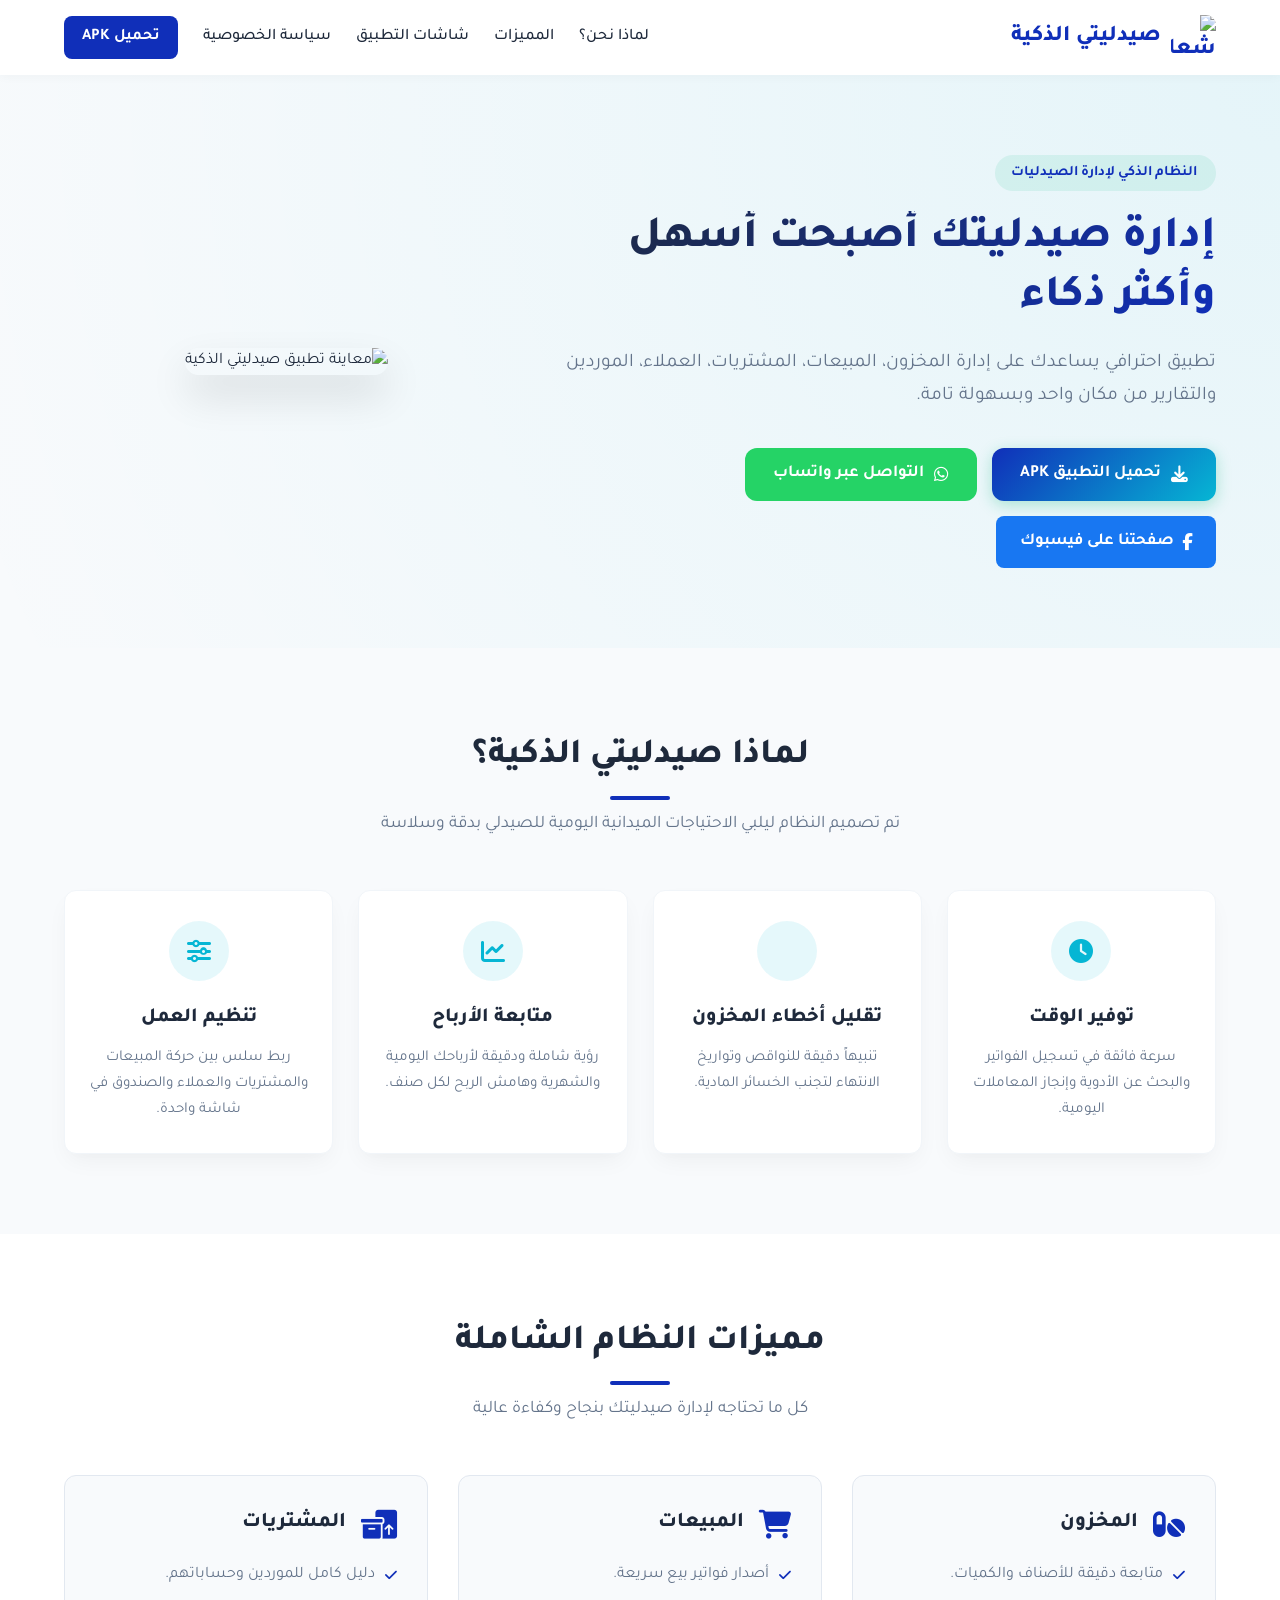
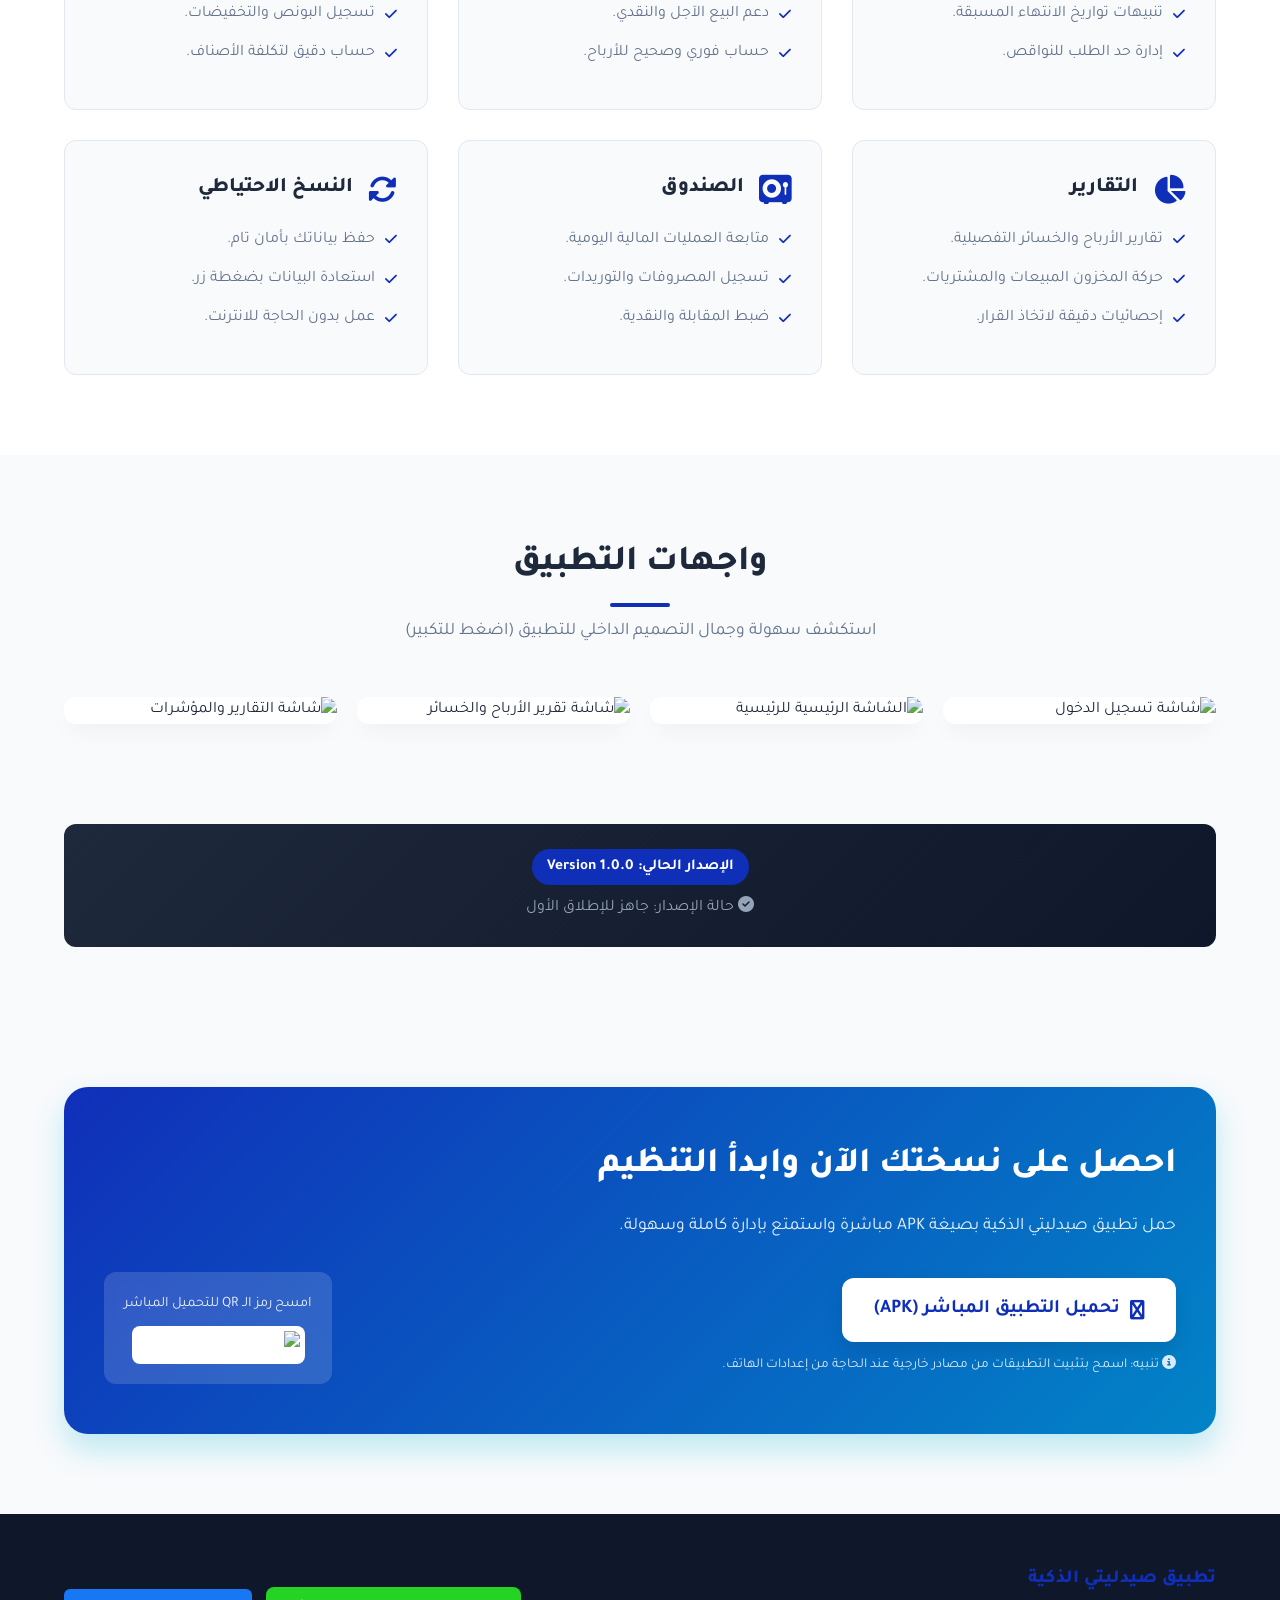
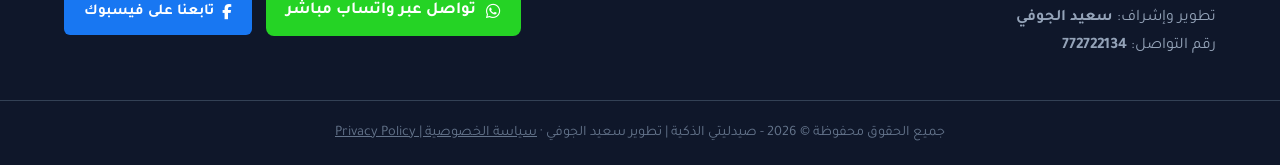
==== index.html @ 1c821499 "Add files via upload" ====
<!DOCTYPE html>
<html lang="ar" dir="rtl">
<head>
    <meta charset="UTF-8">
    <meta name="viewport" content="width=device-width, initial-scale=1.0">
    <title>صيدليتي الذكية | النظام المتكامل لإدارة الصيدليات</title>

    <!-- SEO & Meta Tags -->
    <meta name="description" content="تطبيق صيدليتي الذكية - نظام احترافي متكامل لإدارة الصيدليات الصغيرة والمتوسطة، المبيعات، المشتريات، المخزون، والتقارير المالية بسهولة.">
    <meta name="keywords" content="صيدليتي الذكية, إدارة صيدليات, برنامج صيدلية, مخزون أدوية, فواتير مبيعات, أرباح صيدلية, تطبيق صيدلية APK">
    <meta name="author" content="سعيد الجوفي">

    <!-- Open Graph / Social Media -->
    <meta property="og:type" content="website">
    <meta property="og:title" content="صيدليتي الذكية | إدارة صيدليتك أصبحت أسهل وأكثر ذكاء">
    <meta property="og:description" content="نظام متكامل لإدارة المبيعات والمشتريات والمخزون والصندوق للقطاع الصيدلاني.">
    <meta property="og:image" content="images/logo.png">

    <!-- Fonts & Icons -->
    <link rel="preconnect" href="https://fonts.googleapis.com">
    <link rel="preconnect" href="https://fonts.gstatic.com" crossorigin>
    <link href="https://fonts.googleapis.com/css2?family=Tajawal:wght@400;500;700;800&display=swap" rel="stylesheet">
    <link rel="stylesheet" href="https://cdnjs.cloudflare.com/ajax/libs/font-awesome/6.4.0/css/all.min.css">
    
    <link rel="stylesheet" href="style.css">
</head>
<body>

    <!-- Navigation Header -->
    <header class="navbar">
        <div class="container nav-container">
            <a href="#" class="brand-logo">
                <!-- شعار التطبيق أعلى الصفحة -->
                <img src="images/logo.png" alt="شعار صيدليتي الذكية" class="logo-img">
                <span>صيدليتي الذكية</span>
            </a>
            <nav class="nav-links">
                <a href="#why-us">لماذا نحن؟</a>
                <a href="#features">المميزات</a>
                <a href="#gallery">شاشات التطبيق</a>
                <a href="privacy.html" target="_blank">سياسة الخصوصية</a>
                <a href="#download" class="btn-primary-sm">تحميل APK</a>
            </nav>
        </div>
    </header>

    <!-- Hero Section -->
    <section class="hero-section">
        <div class="container hero-container">
            <div class="hero-content">
                <span class="badge"><i class="fa-solid fa-sparkles"></i> النظام الذكي لإدارة الصيدليات</span>
                <h1>إدارة صيدليتك أصبحت أسهل وأكثر ذكاء</h1>
                <p>تطبيق احترافي يساعدك على إدارة المخزون، المبيعات، المشتريات، العملاء، الموردين والتقارير من مكان واحد وبسهولة تامة.</p>
                <div class="hero-buttons">
                    <a href="#download" class="btn btn-primary"><i class="fa-solid fa-download"></i> تحميل التطبيق APK</a>
                    <a href="https://wa.me/967772722134" target="_blank" class="btn btn-whatsapp"><i class="fa-brands fa-whatsapp"></i> التواصل عبر واتساب</a>
                    <a href="https://www.facebook.com/share/19DTRNw7xz/" target="_blank" rel="noopener noreferrer" class="btn btn-facebook"><i class="fa-brands fa-facebook-f"></i> صفحتنا على فيسبوك</a>
                </div>
            </div>
            <div class="hero-image">
                <!-- الصورة الرئيسية بجانب العنوان -->
                <img src="images/hero-mockup.png" alt="معاينة تطبيق صيدليتي الذكية">
            </div>
        </div>
    </section>

    <!-- Why Us Section -->
    <section id="why-us" class="why-us-section">
        <div class="container">
            <div class="section-title">
                <h2>لماذا صيدليتي الذكية؟</h2>
                <p>تم تصميم النظام ليلبي الاحتياجات الميدانية اليومية للصيدلي بدقة وسلاسة</p>
            </div>
            <div class="grid-4">
                <div class="why-card">
                    <div class="icon-box"><i class="fa-solid fa-clock"></i></div>
                    <h3>توفير الوقت</h3>
                    <p>سرعة فائقة في تسجيل الفواتير والبحث عن الأدوية وإنجاز المعاملات اليومية.</p>
                </div>
                <div class="why-card">
                    <div class="icon-box"><i class="fa-solid fa-shield-triangle-exclamation"></i></div>
                    <h3>تقليل أخطاء المخزون</h3>
                    <p>تنبيهاً دقيقة للنواقص وتواريخ الانتهاء لتجنب الخسائر المادية.</p>
                </div>
                <div class="why-card">
                    <div class="icon-box"><i class="fa-solid fa-chart-line"></i></div>
                    <h3>متابعة الأرباح</h3>
                    <p>رؤية شاملة ودقيقة لأرباحك اليومية والشهرية وهامش الربح لكل صنف.</p>
                </div>
                <div class="why-card">
                    <div class="icon-box"><i class="fa-solid fa-sliders"></i></div>
                    <h3>تنظيم العمل</h3>
                    <p>ربط سلس بين حركة المبيعات والمشتريات والعملاء والصندوق في شاشة واحدة.</p>
                </div>
            </div>
        </div>
    </section>

    <!-- Features Section -->
    <section id="features" class="features-section">
        <div class="container">
            <div class="section-title">
                <h2>مميزات النظام الشاملة</h2>
                <p>كل ما تحتاجه لإدارة صيدليتك بنجاح وكفاءة عالية</p>
            </div>
            <div class="grid-3">
                <div class="feature-card">
                    <div class="feature-header">
                        <i class="fa-solid fa-pills feature-icon"></i>
                        <h3>المخزون</h3>
                    </div>
                    <ul>
                        <li><i class="fa-solid fa-check"></i> متابعة دقيقة للأصناف والكميات.</li>
                        <li><i class="fa-solid fa-check"></i> تنبيهات تواريخ الانتهاء المسبقة.</li>
                        <li><i class="fa-solid fa-check"></i> إدارة حد الطلب للنواقص.</li>
                    </ul>
                </div>

                <div class="feature-card">
                    <div class="feature-header">
                        <i class="fa-solid fa-cart-shopping feature-icon"></i>
                        <h3>المبيعات</h3>
                    </div>
                    <ul>
                        <li><i class="fa-solid fa-check"></i> أصدار فواتير بيع سريعة.</li>
                        <li><i class="fa-solid fa-check"></i> دعم البيع الآجل والنقدي.</li>
                        <li><i class="fa-solid fa-check"></i> حساب فوري وصحيح للأرباح.</li>
                    </ul>
                </div>

                <div class="feature-card">
                    <div class="feature-header">
                        <i class="fa-solid fa-boxes-packing feature-icon"></i>
                        <h3>المشتريات</h3>
                    </div>
                    <ul>
                        <li><i class="fa-solid fa-check"></i> دليل كامل للموردين وحساباتهم.</li>
                        <li><i class="fa-solid fa-check"></i> تسجيل البونص والتخفيضات.</li>
                        <li><i class="fa-solid fa-check"></i> حساب دقيق لتكلفة الأصناف.</li>
                    </ul>
                </div>

                <div class="feature-card">
                    <div class="feature-header">
                        <i class="fa-solid fa-chart-pie feature-icon"></i>
                        <h3>التقارير</h3>
                    </div>
                    <ul>
                        <li><i class="fa-solid fa-check"></i> تقارير الأرباح والخسائر التفصيلية.</li>
                        <li><i class="fa-solid fa-check"></i> حركة المخزون المبيعات والمشتريات.</li>
                        <li><i class="fa-solid fa-check"></i> إحصائيات دقيقة لاتخاذ القرار.</li>
                    </ul>
                </div>

                <div class="feature-card">
                    <div class="feature-header">
                        <i class="fa-solid fa-vault feature-icon"></i>
                        <h3>الصندوق</h3>
                    </div>
                    <ul>
                        <li><i class="fa-solid fa-check"></i> متابعة العمليات المالية اليومية.</li>
                        <li><i class="fa-solid fa-check"></i> تسجيل المصروفات والتوريدات.</li>
                        <li><i class="fa-solid fa-check"></i> ضبط المقابلة والنقدية.</li>
                    </ul>
                </div>

                <div class="feature-card">
                    <div class="feature-header">
                        <i class="fa-solid fa-rotate feature-icon"></i>
                        <h3>النسخ الاحتياطي</h3>
                    </div>
                    <ul>
                        <li><i class="fa-solid fa-check"></i> حفظ بياناتك بأمان تام.</li>
                        <li><i class="fa-solid fa-check"></i> استعادة البيانات بضغطة زر.</li>
                        <li><i class="fa-solid fa-check"></i> عمل بدون الحاجة للانترنت.</li>
                    </ul>
                </div>
            </div>
        </div>
    </section>

    <!-- Gallery Section -->
    <section id="gallery" class="gallery-section">
        <div class="container">
            <div class="section-title">
                <h2>واجهات التطبيق</h2>
                <p>استكشف سهولة وجمال التصميم الداخلي للتطبيق (اضغط للتكبير)</p>
            </div>
            <!-- معرض واجهات التطبيق -->
            <div class="gallery-grid">
                <div class="gallery-item" onclick="openLightbox('images/screen1.png')">
                    <img src="images/screen1.png" alt="شاشة تسجيل الدخول">
                    <div class="overlay"><i class="fa-solid fa-magnifying-glass-plus"></i></div>
                </div>
                
                <div class="gallery-item" onclick="openLightbox('images/screen2.png')">
                    <img src="images/screen2.png" alt="الشاشة الرئيسية للرئيسية">
                    <div class="overlay"><i class="fa-solid fa-magnifying-glass-plus"></i></div>
                </div>
                
                <div class="gallery-item" onclick="openLightbox('images/screen3.png')">
                    <img src="images/screen3.png" alt="شاشة تقرير الأرباح والخسائر">
                    <div class="overlay"><i class="fa-solid fa-magnifying-glass-plus"></i></div>
                </div>
                
                <div class="gallery-item" onclick="openLightbox('images/screen4.png')">
                    <img src="images/screen4.png" alt="شاشة التقارير والمؤشرات">
                    <div class="overlay"><i class="fa-solid fa-magnifying-glass-plus"></i></div>
                </div>
            </div>
        </div>
    </section>

    <!-- Version Info Section -->
    <section class="version-section">
        <div class="container">
            <div class="version-card">
                <div class="version-info">
                    <span class="version-badge">الإصدار الحالي: Version 1.0.0</span>
                    <p class="update-text"><i class="fa-solid fa-circle-check"></i> حالة الإصدار: جاهز للإطلاق الأول</p>
                </div>
            </div>
        </div>
    </section>

    <!-- Download Section -->
    <section id="download" class="download-section">
        <div class="container">
            <div class="download-box">
                <h2>احصل على نسختك الآن وابدأ التنظيم</h2>
                <p>حمل تطبيق صيدليتي الذكية بصيغة APK مباشرة واستمتع بإدارة كاملة وسهولة.</p>
                
                <div class="download-flex">
                    <div class="download-action">
                        <!-- رابط ملف APK الجاهز -->
                        <a href="download/Pahrmcy_finel_new2.apk" class="btn btn-download-lg" download>
                            <i class="fa-solid fa-android"></i>
                            <span>تحميل التطبيق المباشر (APK)</span>
                        </a>
                        <small class="note"><i class="fa-solid fa-circle-info"></i> تنبيه: اسمح بتثبيت التطبيقات من مصادر خارجية عند الحاجة من إعدادات الهاتف.</small>
                    </div>

                    <div class="qr-box">
                        <p>امسح رمز الـ QR للتحميل المباشر</p>
                        <!-- مكان صورة رمز الـ QR -->
                        <div class="qr-code">
                            <img src="images/screen5.png" alt="رمز QR لتحميل التطبيق">
                        </div>
                    </div>
                </div>
            </div>
        </div>
    </section>

    <!-- Contact & Footer -->
    <footer class="footer">
        <div class="container footer-content">
            <div class="developer-info">
                <h3>تطبيق صيدليتي الذكية</h3>
                <p>تطوير وإشراف: <strong>سعيد الجوفي</strong></p>
                <p>رقم التواصل: <strong>772722134</strong></p>
            </div>
            <div class="footer-action">
                <a href="https://wa.me/967772722134" target="_blank" class="btn btn-whatsapp-footer">
                    <i class="fa-brands fa-whatsapp"></i> تواصل عبر واتساب مباشر
                </a>
                <a href="https://www.facebook.com/share/19DTRNw7xz/" target="_blank" rel="noopener noreferrer" class="btn btn-facebook-footer">
                    <i class="fa-brands fa-facebook-f"></i> تابعنا على فيسبوك
                </a>
            </div>
        </div>
        <div class="copyright">
            <p> جميع الحقوق محفوظة © 2026 - صيدليتي الذكية | تطوير سعيد الجوفي · <a href="privacy.html" target="_blank" style="color: inherit; text-decoration: underline;">سياسة الخصوصية | Privacy Policy</a></p>
        </div>
    </footer>

    <!-- Lightbox for Image Preview -->
    <div id="lightbox" class="lightbox" onclick="closeLightbox()">
        <span class="close-btn">&times;</span>
        <img id="lightbox-img" src="" alt="عرض مكبر">
    </div>

    <script src="script.js"></script>
</body>
</html>
---- style.css ----
/* --- Root Variables (الهوية البصرية والألوان) --- */
:root {
    --primary-color: #102fb9;      /* أخضر طبي حيوي */
    --primary-dark: #102fb9;       /* أخضر غامق للتأثيرات */
    --secondary-color: #06b6d4;    /* تركوازي احترافي */
    --secondary-dark: #0284c7;     /* تركوازي داكن */
    --bg-light: #f8fafc;           /* رمادي خفيف جداً خلفية */
    --text-dark: #1e293b;          /* نص داكن مريح للعين */
    --text-muted: #64748b;         /* نص ثانوية رمادي */
    --white: #ffffff;
    --shadow: 0 10px 25px -5px rgba(0, 0, 0, 0.05), 0 8px 10px -6px rgba(0, 0, 0, 0.01);
    --shadow-hover: 0 20px 30px -10px rgba(16, 185, 129, 0.2);
    --transition: all 0.3s ease;
    --radius: 12px;
}

/* --- General Reset & Layout --- */
* {
    margin: 0;
    padding: 0;
    box-sizing: border-box;
}

html {
    scroll-behavior: smooth;
}

body {
    font-family: 'Tajawal', sans-serif;
    background-color: var(--bg-light);
    color: var(--text-dark);
    line-height: 1.7;
    direction: rtl;
    text-align: right;
}

.container {
    width: 90%;
    max-width: 1200px;
    margin: 0 auto;
}

/* --- Typography & Buttons --- */
h1, h2, h3 {
    color: var(--text-dark);
    font-weight: 800;
}

a {
    text-decoration: none;
    color: inherit;
}

ul {
    list-style: none;
}

.btn {
    display: inline-flex;
    align-items: center;
    justify-content: center;
    gap: 10px;
    padding: 12px 28px;
    font-size: 1.05rem;
    font-weight: 700;
    border-radius: var(--radius);
    transition: var(--transition);
    cursor: pointer;
    border: none;
}

.btn-primary {
    background: linear-gradient(135deg, var(--primary-color), var(--secondary-color));
    color: var(--white);
    box-shadow: 0 4px 15px rgba(16, 185, 129, 0.3);
}

.btn-primary:hover {
    transform: translateY(-3px);
    box-shadow: var(--shadow-hover);
}

.btn-whatsapp {
    background-color: #25d366;
    color: var(--white);
}

.btn-whatsapp:hover {
    background-color: #1eb956;
    transform: translateY(-3px);
}

/* --- Navbar --- */
.navbar {
    background-color: rgba(255, 255, 255, 0.95);
    backdrop-filter: blur(10px);
    position: sticky;
    top: 0;
    z-index: 1000;
    box-shadow: 0 2px 10px rgba(0, 0, 0, 0.03);
    padding: 15px 0;
}

.nav-container {
    display: flex;
    justify-content: space-between;
    align-items: center;
}

.brand-logo {
    display: flex;
    align-items: center;
    gap: 10px;
    font-size: 1.4rem;
    font-weight: 800;
    color: var(--primary-color);
}

.logo-img {
    width: 45px;
    height: 45px;
    border-radius: 10px;
    object-fit: cover;
}

.nav-links {
    display: flex;
    align-items: center;
    gap: 25px;
    font-weight: 500;
}

.nav-links a:hover {
    color: var(--primary-color);
}

.btn-primary-sm {
    background-color: var(--primary-color);
    color: var(--white);
    padding: 8px 18px;
    border-radius: 8px;
    font-weight: 700;
    transition: var(--transition);
}

.btn-primary-sm:hover {
    background-color: var(--primary-dark);
    color: var(--white) !important;
}

/* --- Hero Section --- */
.hero-section {
    padding: 80px 0;
    background: radial-gradient(circle at top right, rgba(6, 182, 212, 0.08), transparent);
}

.hero-container {
    display: grid;
    grid-template-columns: 1.2fr 0.8fr;
    gap: 40px;
    align-items: center;
}

.badge {
    background-color: rgba(16, 185, 129, 0.1);
    color: var(--primary-dark);
    padding: 6px 16px;
    border-radius: 50px;
    font-size: 0.9rem;
    font-weight: 700;
    display: inline-block;
    margin-bottom: 20px;
}

.hero-content h1 {
    font-size: 2.8rem;
    line-height: 1.3;
    margin-bottom: 20px;
    background: linear-gradient(135deg, var(--text-dark), var(--primary-dark));
    -webkit-background-clip: text;
    -webkit-text-fill-color: transparent;
}

.hero-content p {
    font-size: 1.2rem;
    color: var(--text-muted);
    margin-bottom: 35px;
}

.hero-buttons {
    display: flex;
    gap: 15px;
    flex-wrap: wrap;
}

.hero-image {
    text-align: center;
}

.hero-image img {
    max-width: 320px;
    width: 100%;
    border-radius: 24px;
    box-shadow: 0 20px 40px rgba(0, 0, 0, 0.12);
    animation: float 4s ease-in-out infinite;
}

@keyframes float {
    0%, 100% { transform: translateY(0); }
    50% { transform: translateY(-12px); }
}

/* --- Section Titles --- */
.section-title {
    text-align: center;
    margin-bottom: 50px;
}

.section-title h2 {
    font-size: 2.2rem;
    margin-bottom: 10px;
    position: relative;
    display: inline-block;
}

.section-title h2::after {
    content: '';
    display: block;
    width: 60px;
    height: 4px;
    background: var(--primary-color);
    margin: 8px auto 0;
    border-radius: 2px;
}

.section-title p {
    color: var(--text-muted);
    font-size: 1.1rem;
}

/* --- Why Us Section --- */
.why-us-section {
    padding: 80px 0;
}

.grid-4 {
    display: grid;
    grid-template-columns: repeat(auto-fit, minmax(240px, 1fr));
    gap: 25px;
}

.why-card {
    background: var(--white);
    padding: 30px 20px;
    border-radius: var(--radius);
    box-shadow: var(--shadow);
    text-align: center;
    transition: var(--transition);
    border: 1px solid #f1f5f9;
}

.why-card:hover {
    transform: translateY(-8px);
    box-shadow: var(--shadow-hover);
}

.icon-box {
    width: 60px;
    height: 60px;
    background: rgba(6, 182, 212, 0.1);
    color: var(--secondary-color);
    border-radius: 50%;
    display: flex;
    align-items: center;
    justify-content: center;
    font-size: 1.5rem;
    margin: 0 auto 20px;
}

.why-card h3 {
    margin-bottom: 10px;
    font-size: 1.25rem;
}

.why-card p {
    color: var(--text-muted);
    font-size: 0.95rem;
}

/* --- Features Section --- */
.features-section {
    padding: 80px 0;
    background-color: var(--white);
}

.grid-3 {
    display: grid;
    grid-template-columns: repeat(auto-fit, minmax(320px, 1fr));
    gap: 30px;
}

.feature-card {
    background: var(--bg-light);
    padding: 30px;
    border-radius: var(--radius);
    border: 1px solid #e2e8f0;
    transition: var(--transition);
}

.feature-card:hover {
    border-color: var(--primary-color);
    transform: translateY(-5px);
}

.feature-header {
    display: flex;
    align-items: center;
    gap: 15px;
    margin-bottom: 20px;
}

.feature-icon {
    font-size: 1.8rem;
    color: var(--primary-color);
}

.feature-card h3 {
    font-size: 1.3rem;
}

.feature-card ul li {
    margin-bottom: 12px;
    color: var(--text-muted);
    display: flex;
    align-items: center;
    gap: 10px;
}

.feature-card ul li i {
    color: var(--primary-color);
    font-size: 0.85rem;
}

/* --- Gallery Section --- */
.gallery-section {
    padding: 80px 0;
}

.gallery-grid {
    display: grid;
    grid-template-columns: repeat(auto-fit, minmax(220px, 1fr));
    gap: 20px;
}

.gallery-item {
    position: relative;
    border-radius: var(--radius);
    overflow: hidden;
    box-shadow: var(--shadow);
    cursor: pointer;
    background-color: var(--white);
}

.gallery-item img {
    width: 100%;
    height: 100%;
    object-fit: cover;
    display: block;
    transition: var(--transition);
}

.gallery-item .overlay {
    position: absolute;
    top: 0; left: 0; right: 0; bottom: 0;
    background: rgba(16, 27, 185, 0.7);
    display: flex;
    align-items: center;
    justify-content: center;
    color: var(--white);
    font-size: 2rem;
    opacity: 0;
    transition: var(--transition);
}

.gallery-item:hover img {
    transform: scale(1.05);
}

.gallery-item:hover .overlay {
    opacity: 1;
}

/* --- Version Section --- */
.version-section {
    padding: 20px 0 60px;
}

.version-card {
    background: linear-gradient(135deg, #1e293b, #0f172a);
    color: var(--white);
    padding: 25px 30px;
    border-radius: var(--radius);
    text-align: center;
}

.version-badge {
    background: var(--primary-color);
    padding: 5px 15px;
    border-radius: 20px;
    font-weight: bold;
    font-size: 0.95rem;
    display: inline-block;
    margin-bottom: 10px;
}

.update-text {
    color: #94a3b8;
    font-size: 1rem;
}

/* --- Download Section --- */
.download-section {
    padding: 80px 0;
}

.download-box {
    background: linear-gradient(135deg, var(--primary-color), var(--secondary-dark));
    color: var(--white);
    padding: 50px 40px;
    border-radius: 24px;
    box-shadow: 0 15px 30px rgba(6, 182, 212, 0.25);
}

.download-box h2 {
    color: var(--white);
    font-size: 2.2rem;
    margin-bottom: 15px;
}

.download-box p {
    font-size: 1.1rem;
    margin-bottom: 30px;
    opacity: 0.9;
}

.download-flex {
    display: flex;
    justify-content: space-between;
    align-items: center;
    gap: 30px;
    flex-wrap: wrap;
}

.btn-download-lg {
    background-color: var(--white);
    color: var(--primary-dark);
    padding: 16px 32px;
    font-size: 1.2rem;
    border-radius: var(--radius);
    box-shadow: 0 10px 20px rgba(0,0,0,0.1);
}

.btn-download-lg:hover {
    background-color: var(--bg-light);
    transform: translateY(-3px);
}

.note {
    display: block;
    margin-top: 12px;
    font-size: 0.85rem;
    opacity: 0.85;
}

.qr-box {
    text-align: center;
    background: rgba(255, 255, 255, 0.15);
    padding: 20px;
    border-radius: var(--radius);
    backdrop-filter: blur(5px);
}

.qr-box p {
    font-size: 0.9rem;
    margin-bottom: 10px;
}

.qr-code img {
    width: 130px;
    height: 130px;
    border-radius: 8px;
    background: white;
    padding: 5px;
}

/* --- Footer --- */
.footer {
    background-color: #0f172a;
    color: var(--white);
    padding: 50px 0 20px;
}

.footer-content {
    display: flex;
    justify-content: space-between;
    align-items: center;
    flex-wrap: wrap;
    gap: 20px;
    margin-bottom: 40px;
}

.developer-info h3 {
    color: var(--primary-color);
    margin-bottom: 10px;
}

.developer-info p {
    color: #94a3b8;
}

.btn-whatsapp-footer {
    background-color: #25d325;
    color: var(--white);
    padding: 10px 20px;
    border-radius: 8px;
    font-weight: 700;
}

.copyright {
    text-align: center;
    border-top: 1px solid #334155;
    padding-top: 20px;
    color: #64748b;
    font-size: 0.9rem;
}

/* --- Lightbox Modal --- */
.lightbox {
    display: none;
    position: fixed;
    z-index: 2000;
    top: 0; left: 0; width: 100%; height: 100%;
    background:linear-gradient(135deg,#004d79,#009688);;
    justify-content: center;
    align-items: center;
}

.lightbox img {
    max-width: 90%;
    max-height: 85%;
    border-radius: 12px;
}

.lightbox .close-btn {
    position: absolute;
    top: 20px; right: 30px;
    color: var(--white);
    font-size: 3rem;
    cursor: pointer;
}

/* --- Responsive Design --- */
@media (max-width: 992px) {
    .hero-container {
        grid-template-columns: 1fr;
        text-align: center;
    }
    .hero-buttons {
        justify-content: center;
    }
    .download-flex {
        flex-direction: column;
        text-align: center;
    }
}

@media (max-width: 768px) {
    .nav-links {
        display: none; /* يمكن تبسيط القائمة للهاتف */
    }
    .hero-content h1 {
        font-size: 2rem;
    }
}
/* تنسيقات أزرار الفيسبوك */
.btn-facebook {
    background-color: #1877f2;
    color: #ffffff;
    padding: 12px 24px;
    border-radius: 8px;
    text-decoration: none;
    font-weight: 600;
    display: inline-flex;
    align-items: center;
    gap: 8px;
    transition: all 0.3s ease;
}

.btn-facebook:hover {
    background-color: #145dbf;
    transform: translateY(-2px);
    box-shadow: 0 4px 12px rgba(24, 119, 242, 0.3);
}

.btn-facebook-footer {
    background-color: #1877f2;
    color: #ffffff;
    padding: 10px 20px;
    border-radius: 6px;
    text-decoration: none;
    font-size: 0.95rem;
    display: inline-flex;
    align-items: center;
    gap: 8px;
    margin-right: 10px;
    transition: all 0.3s ease;
}

.btn-facebook-footer:hover {
    background-color: #145dbf;
}
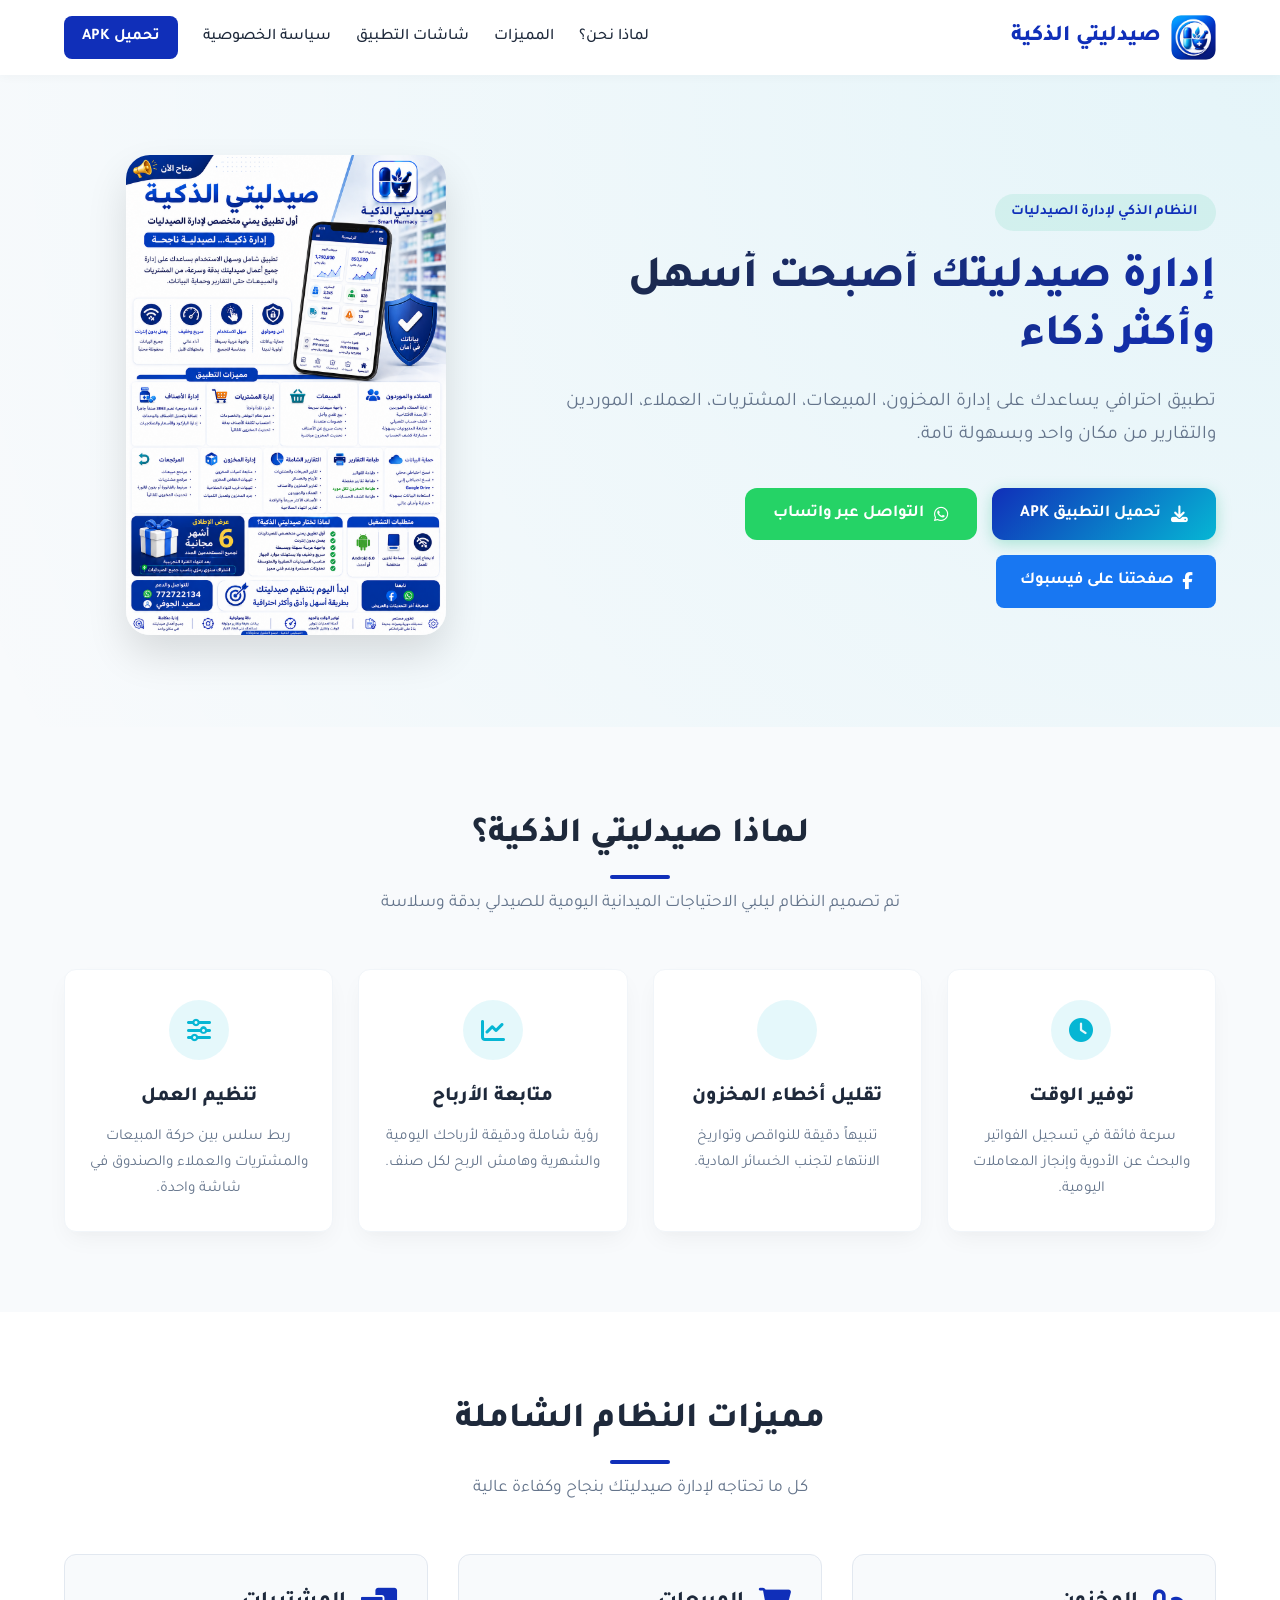
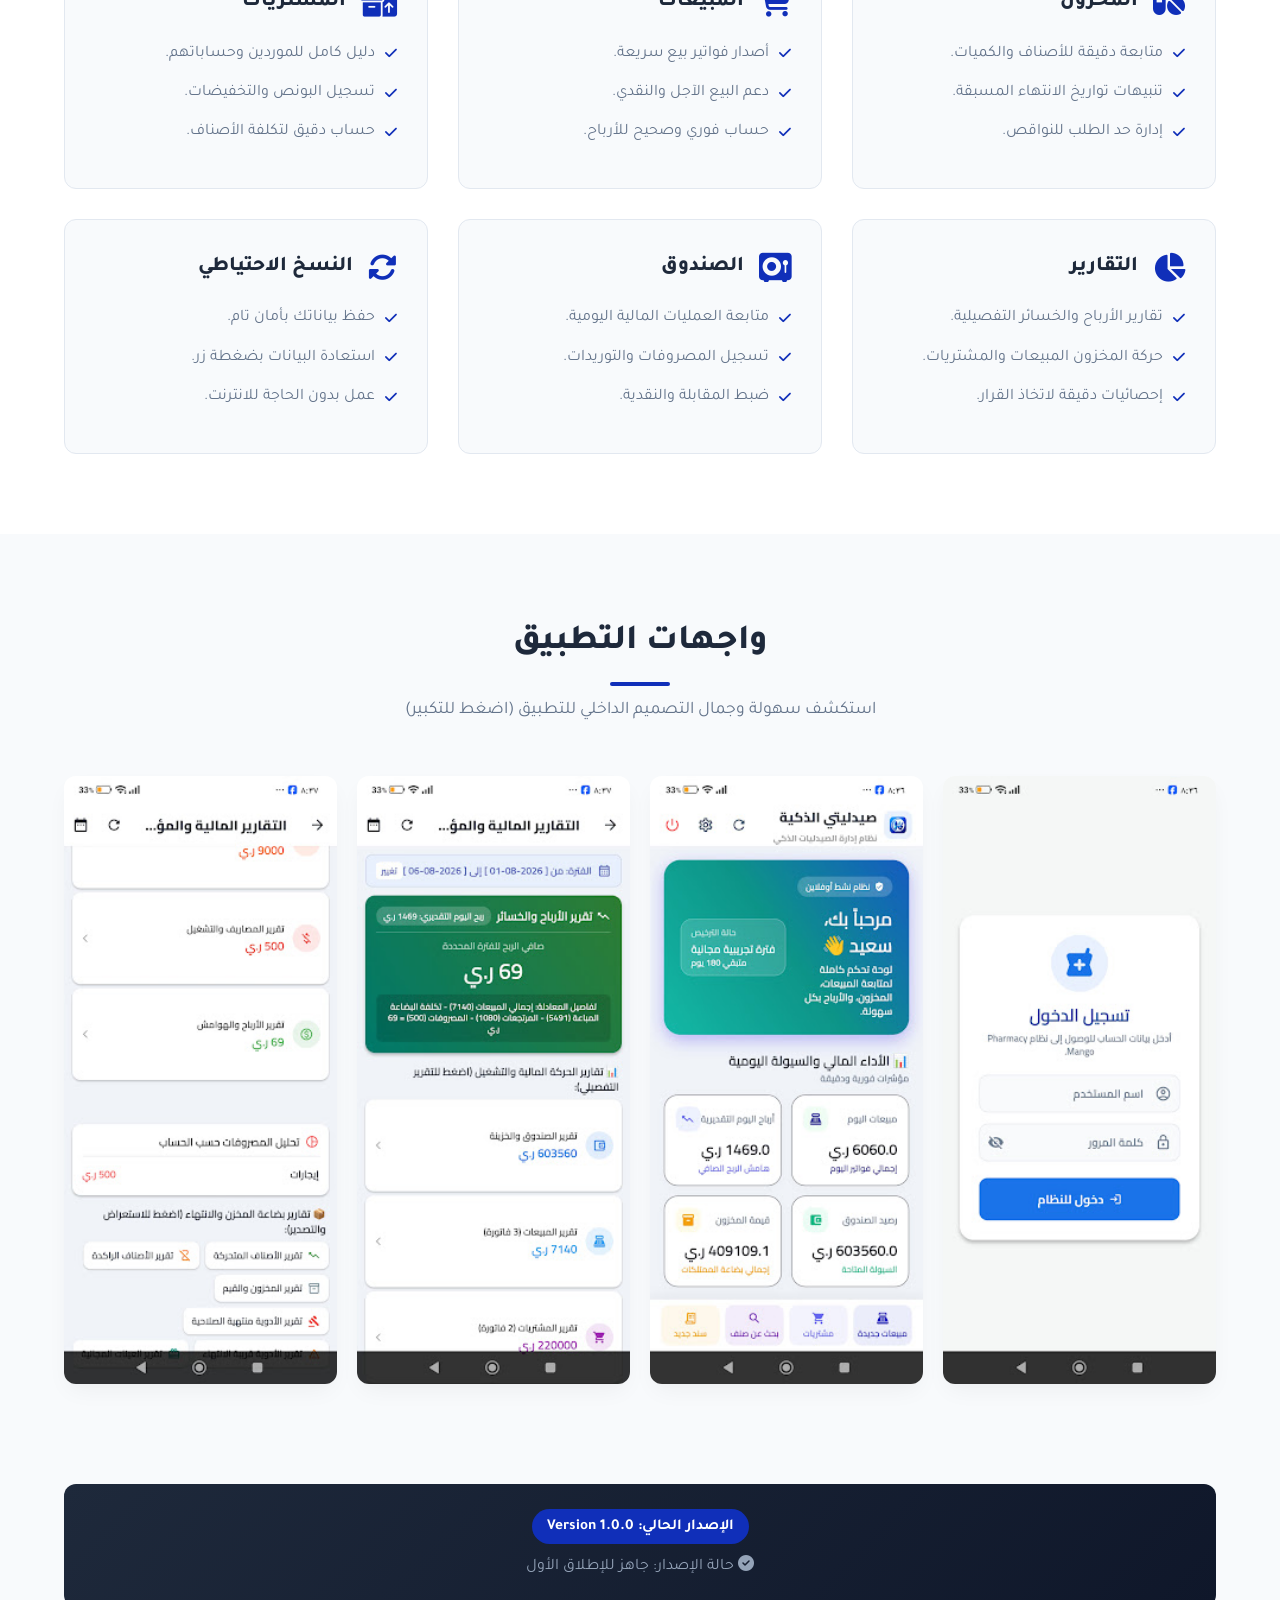
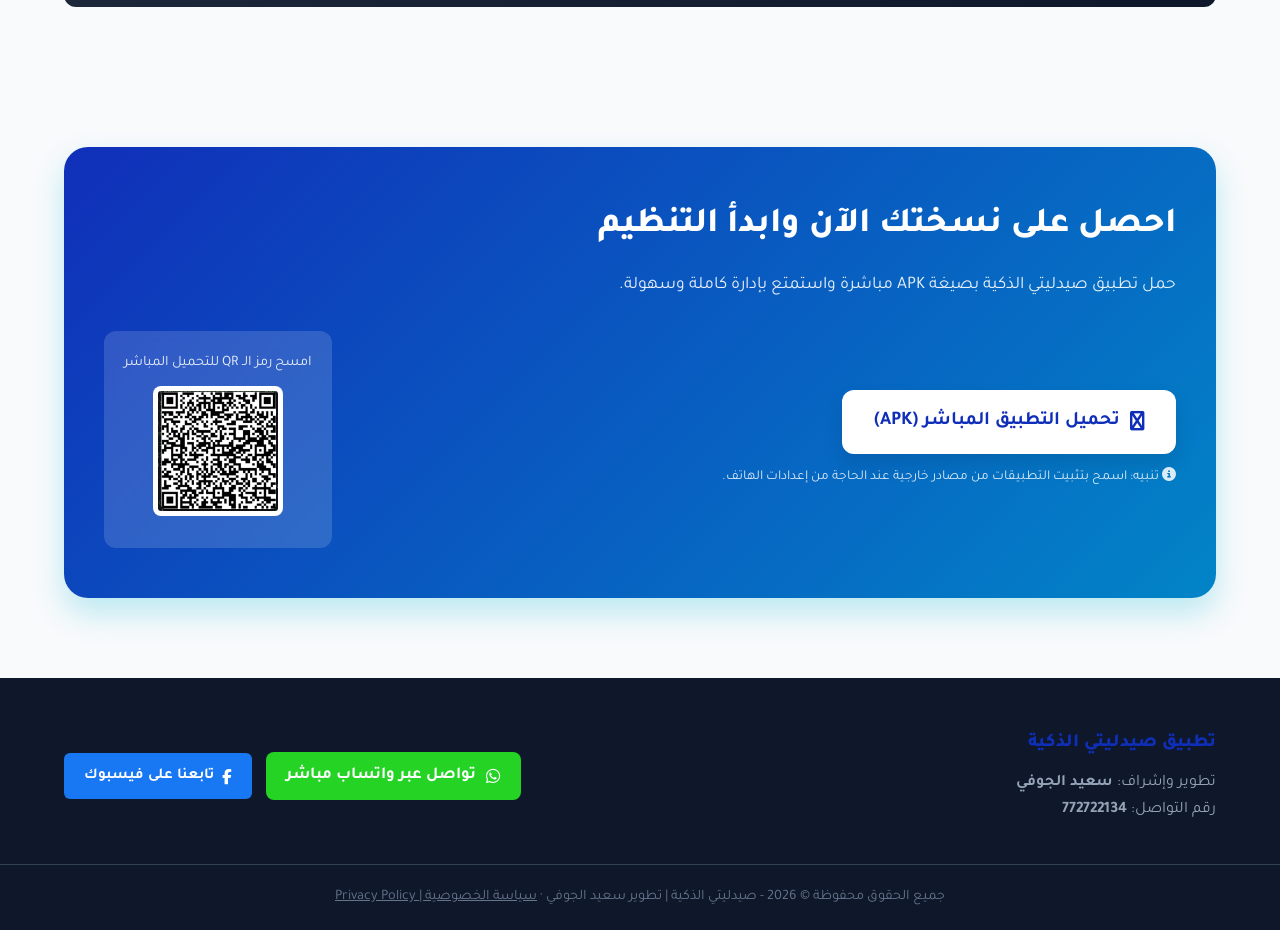
==== commit e47ae085: "Update index.html" ====
--- a/index.html
+++ b/index.html
@@ -233,7 +233,7 @@
                 <div class="download-flex">
                     <div class="download-action">
                         <!-- رابط ملف APK الجاهز -->
-                        <a href="download/Pahrmcy_finel_new2.apk" class="btn btn-download-lg" download>
+                        <a href="https://www.mediafire.com/file/zif8uu9zs8lik9d/pharmacy_updated_%25283%2529.apk/file?dkey=ugn532t3i7k&r=537" class="btn btn-download-lg" download>
                             <i class="fa-solid fa-android"></i>
                             <span>تحميل التطبيق المباشر (APK)</span>
                         </a>
@@ -282,4 +282,4 @@
 
     <script src="script.js"></script>
 </body>
-</html>+</html>
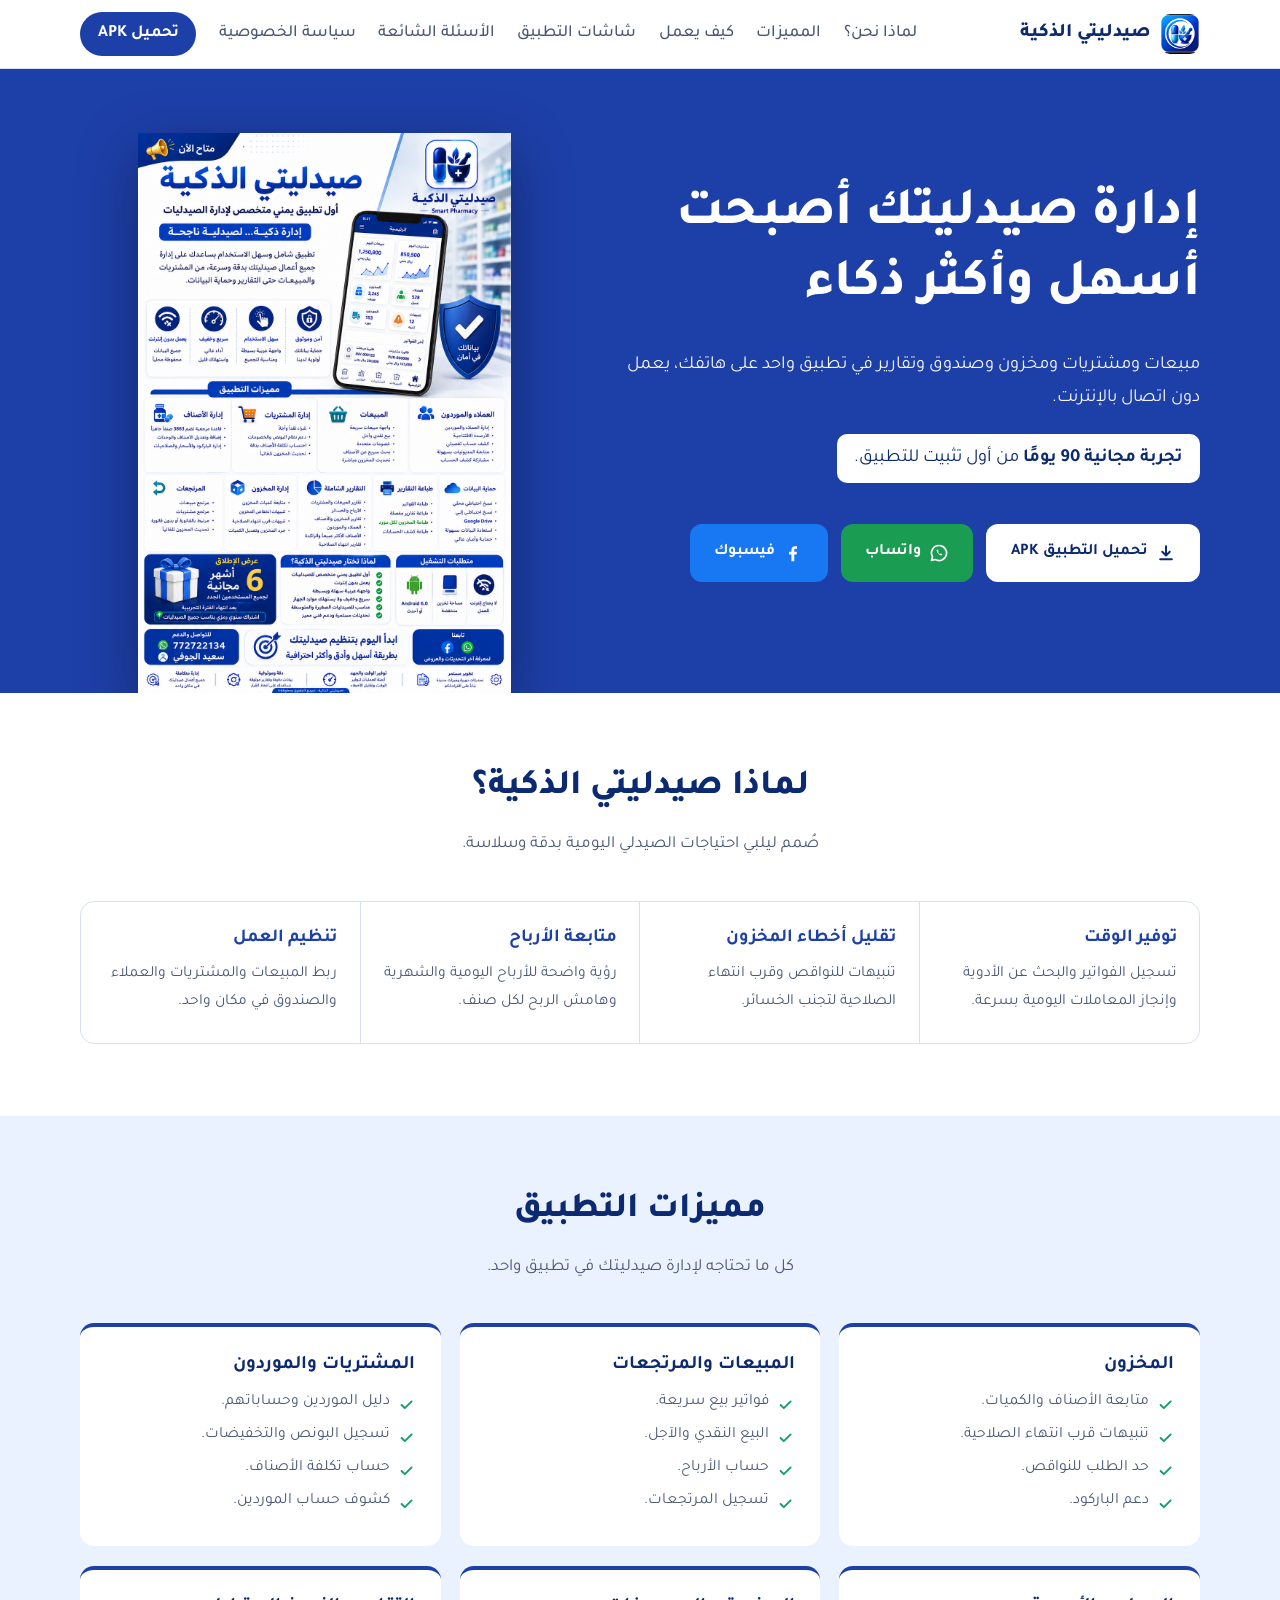
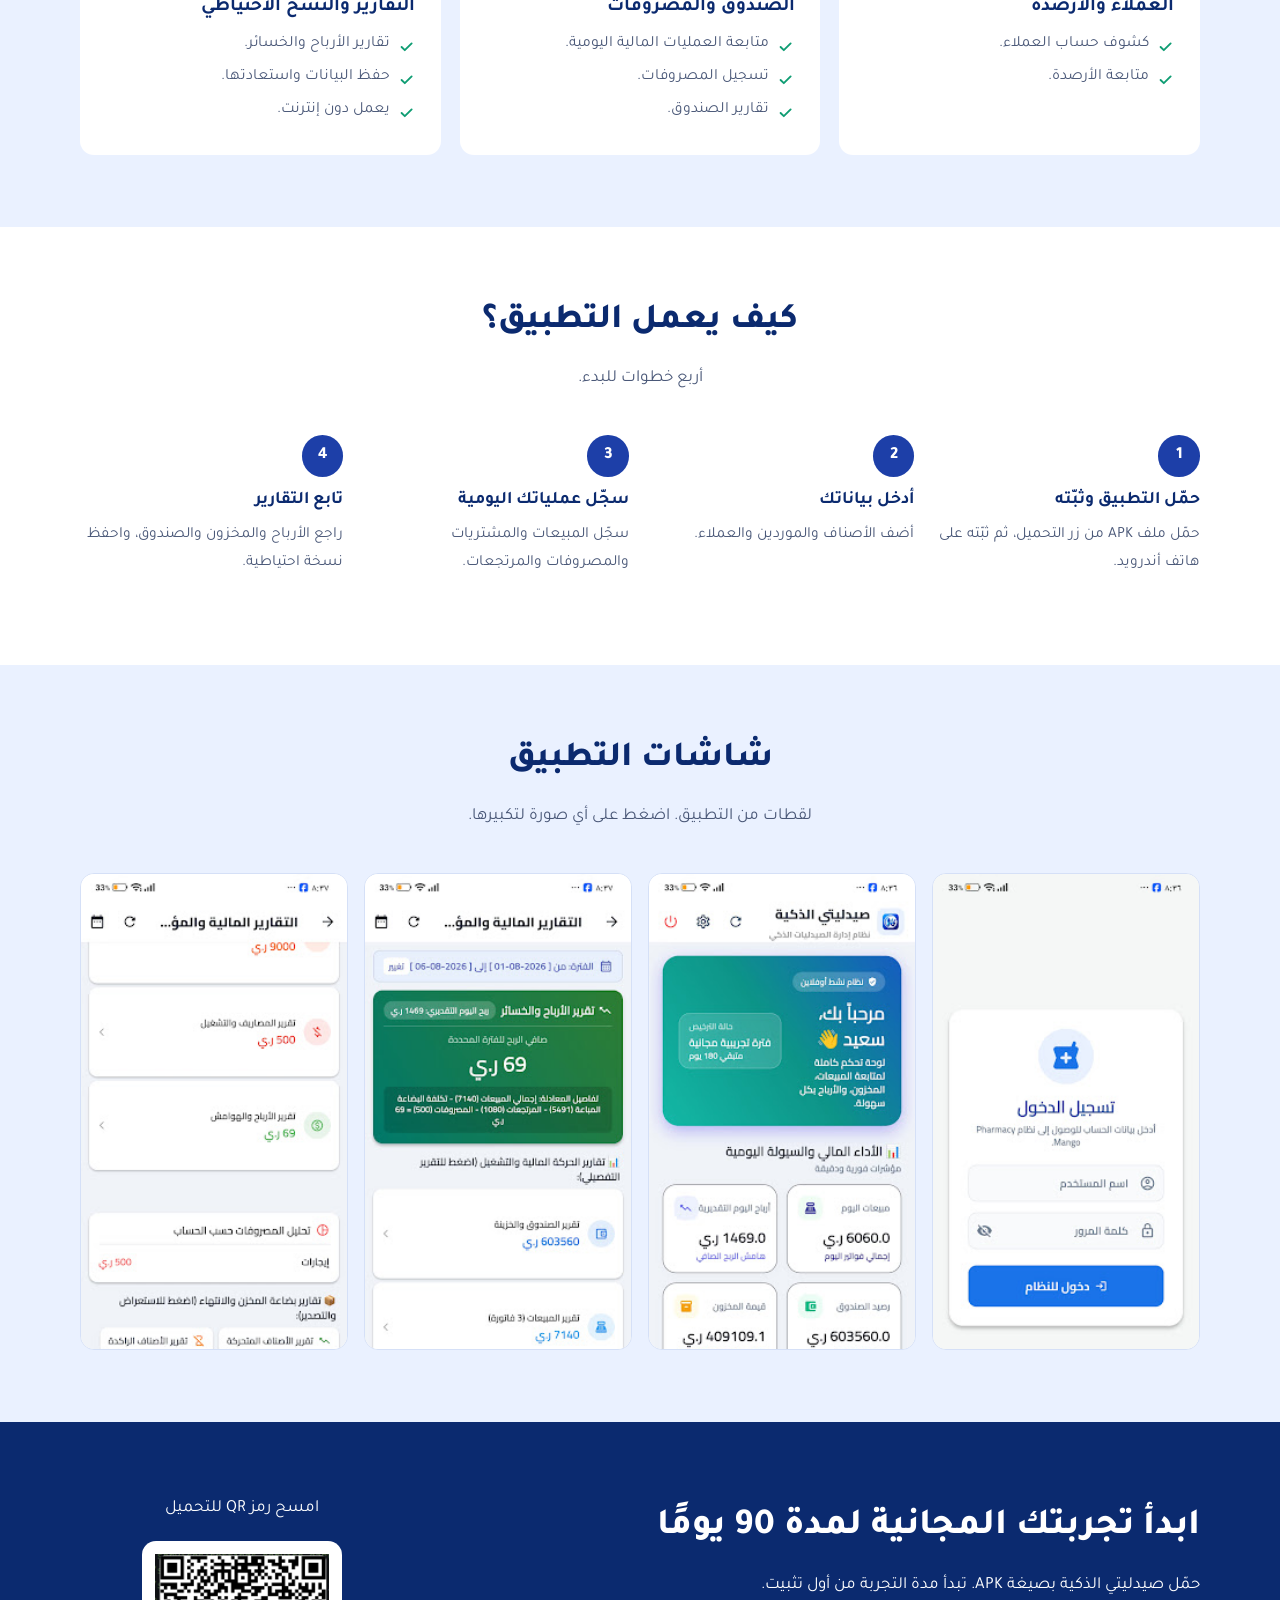
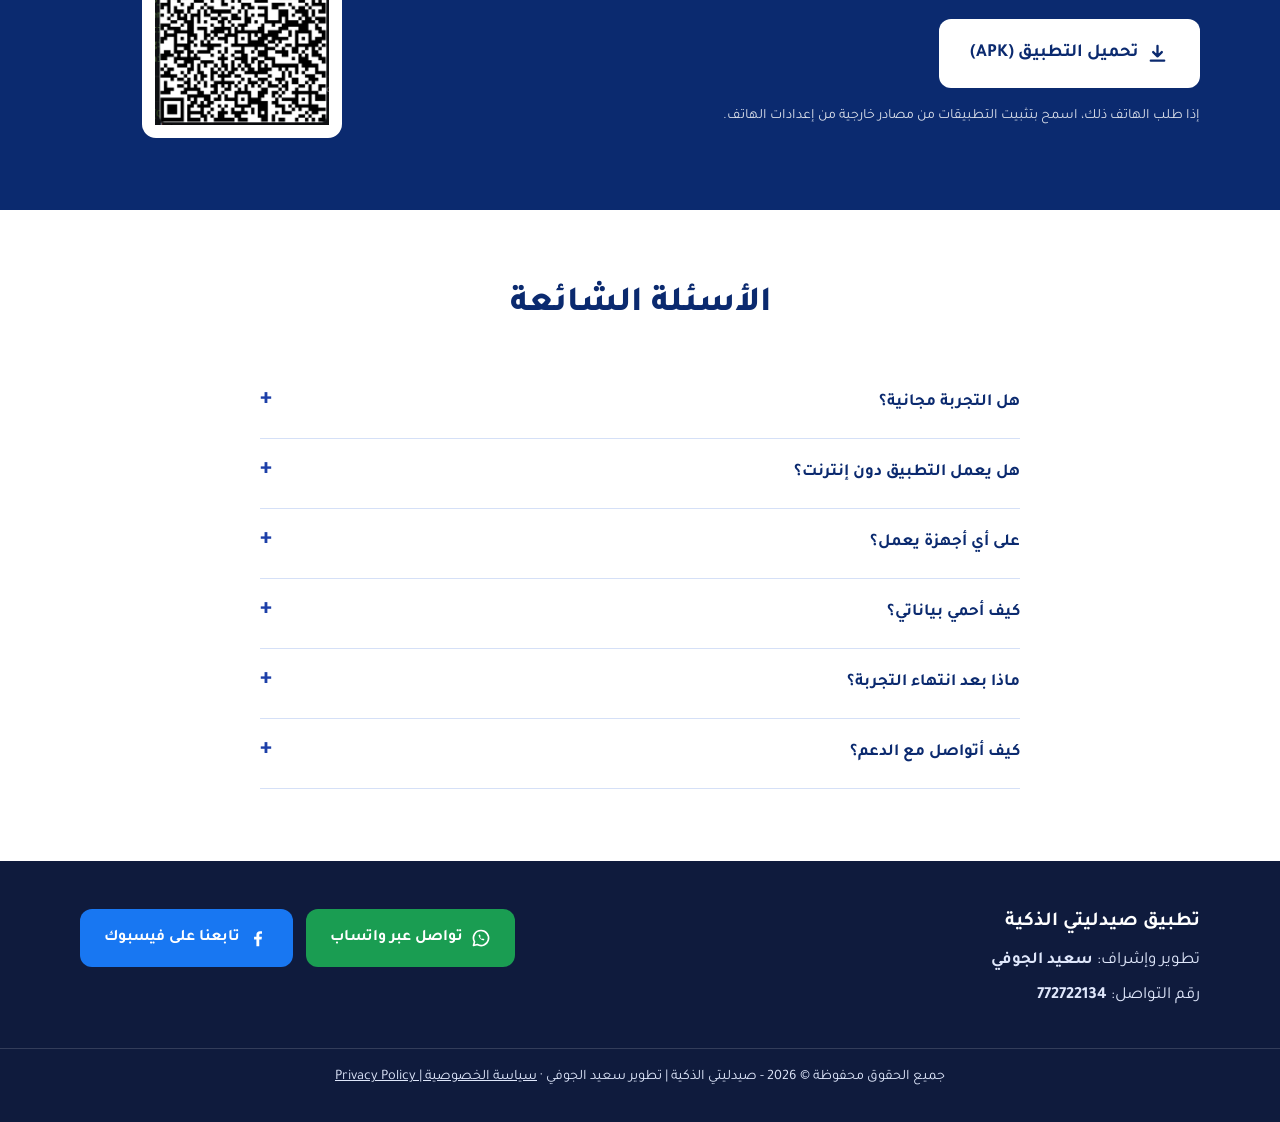
==== commit 0556a792: "Add files via upload" ====
--- a/index.html
+++ b/index.html
@@ -1,285 +1,239 @@
-<!DOCTYPE html>
-<html lang="ar" dir="rtl">
-<head>
-    <meta charset="UTF-8">
-    <meta name="viewport" content="width=device-width, initial-scale=1.0">
-    <title>صيدليتي الذكية | النظام المتكامل لإدارة الصيدليات</title>
-
-    <!-- SEO & Meta Tags -->
-    <meta name="description" content="تطبيق صيدليتي الذكية - نظام احترافي متكامل لإدارة الصيدليات الصغيرة والمتوسطة، المبيعات، المشتريات، المخزون، والتقارير المالية بسهولة.">
-    <meta name="keywords" content="صيدليتي الذكية, إدارة صيدليات, برنامج صيدلية, مخزون أدوية, فواتير مبيعات, أرباح صيدلية, تطبيق صيدلية APK">
-    <meta name="author" content="سعيد الجوفي">
-
-    <!-- Open Graph / Social Media -->
-    <meta property="og:type" content="website">
-    <meta property="og:title" content="صيدليتي الذكية | إدارة صيدليتك أصبحت أسهل وأكثر ذكاء">
-    <meta property="og:description" content="نظام متكامل لإدارة المبيعات والمشتريات والمخزون والصندوق للقطاع الصيدلاني.">
-    <meta property="og:image" content="images/logo.png">
-
-    <!-- Fonts & Icons -->
-    <link rel="preconnect" href="https://fonts.googleapis.com">
-    <link rel="preconnect" href="https://fonts.gstatic.com" crossorigin>
-    <link href="https://fonts.googleapis.com/css2?family=Tajawal:wght@400;500;700;800&display=swap" rel="stylesheet">
-    <link rel="stylesheet" href="https://cdnjs.cloudflare.com/ajax/libs/font-awesome/6.4.0/css/all.min.css">
-    
-    <link rel="stylesheet" href="style.css">
-</head>
-<body>
-
-    <!-- Navigation Header -->
-    <header class="navbar">
-        <div class="container nav-container">
-            <a href="#" class="brand-logo">
-                <!-- شعار التطبيق أعلى الصفحة -->
-                <img src="images/logo.png" alt="شعار صيدليتي الذكية" class="logo-img">
-                <span>صيدليتي الذكية</span>
-            </a>
-            <nav class="nav-links">
-                <a href="#why-us">لماذا نحن؟</a>
-                <a href="#features">المميزات</a>
-                <a href="#gallery">شاشات التطبيق</a>
-                <a href="privacy.html" target="_blank">سياسة الخصوصية</a>
-                <a href="#download" class="btn-primary-sm">تحميل APK</a>
-            </nav>
-        </div>
-    </header>
-
-    <!-- Hero Section -->
-    <section class="hero-section">
-        <div class="container hero-container">
-            <div class="hero-content">
-                <span class="badge"><i class="fa-solid fa-sparkles"></i> النظام الذكي لإدارة الصيدليات</span>
-                <h1>إدارة صيدليتك أصبحت أسهل وأكثر ذكاء</h1>
-                <p>تطبيق احترافي يساعدك على إدارة المخزون، المبيعات، المشتريات، العملاء، الموردين والتقارير من مكان واحد وبسهولة تامة.</p>
-                <div class="hero-buttons">
-                    <a href="#download" class="btn btn-primary"><i class="fa-solid fa-download"></i> تحميل التطبيق APK</a>
-                    <a href="https://wa.me/967772722134" target="_blank" class="btn btn-whatsapp"><i class="fa-brands fa-whatsapp"></i> التواصل عبر واتساب</a>
-                    <a href="https://www.facebook.com/share/19DTRNw7xz/" target="_blank" rel="noopener noreferrer" class="btn btn-facebook"><i class="fa-brands fa-facebook-f"></i> صفحتنا على فيسبوك</a>
-                </div>
-            </div>
-            <div class="hero-image">
-                <!-- الصورة الرئيسية بجانب العنوان -->
-                <img src="images/hero-mockup.png" alt="معاينة تطبيق صيدليتي الذكية">
-            </div>
-        </div>
-    </section>
-
-    <!-- Why Us Section -->
-    <section id="why-us" class="why-us-section">
-        <div class="container">
-            <div class="section-title">
-                <h2>لماذا صيدليتي الذكية؟</h2>
-                <p>تم تصميم النظام ليلبي الاحتياجات الميدانية اليومية للصيدلي بدقة وسلاسة</p>
-            </div>
-            <div class="grid-4">
-                <div class="why-card">
-                    <div class="icon-box"><i class="fa-solid fa-clock"></i></div>
-                    <h3>توفير الوقت</h3>
-                    <p>سرعة فائقة في تسجيل الفواتير والبحث عن الأدوية وإنجاز المعاملات اليومية.</p>
-                </div>
-                <div class="why-card">
-                    <div class="icon-box"><i class="fa-solid fa-shield-triangle-exclamation"></i></div>
-                    <h3>تقليل أخطاء المخزون</h3>
-                    <p>تنبيهاً دقيقة للنواقص وتواريخ الانتهاء لتجنب الخسائر المادية.</p>
-                </div>
-                <div class="why-card">
-                    <div class="icon-box"><i class="fa-solid fa-chart-line"></i></div>
-                    <h3>متابعة الأرباح</h3>
-                    <p>رؤية شاملة ودقيقة لأرباحك اليومية والشهرية وهامش الربح لكل صنف.</p>
-                </div>
-                <div class="why-card">
-                    <div class="icon-box"><i class="fa-solid fa-sliders"></i></div>
-                    <h3>تنظيم العمل</h3>
-                    <p>ربط سلس بين حركة المبيعات والمشتريات والعملاء والصندوق في شاشة واحدة.</p>
-                </div>
-            </div>
-        </div>
-    </section>
-
-    <!-- Features Section -->
-    <section id="features" class="features-section">
-        <div class="container">
-            <div class="section-title">
-                <h2>مميزات النظام الشاملة</h2>
-                <p>كل ما تحتاجه لإدارة صيدليتك بنجاح وكفاءة عالية</p>
-            </div>
-            <div class="grid-3">
-                <div class="feature-card">
-                    <div class="feature-header">
-                        <i class="fa-solid fa-pills feature-icon"></i>
-                        <h3>المخزون</h3>
-                    </div>
-                    <ul>
-                        <li><i class="fa-solid fa-check"></i> متابعة دقيقة للأصناف والكميات.</li>
-                        <li><i class="fa-solid fa-check"></i> تنبيهات تواريخ الانتهاء المسبقة.</li>
-                        <li><i class="fa-solid fa-check"></i> إدارة حد الطلب للنواقص.</li>
-                    </ul>
-                </div>
-
-                <div class="feature-card">
-                    <div class="feature-header">
-                        <i class="fa-solid fa-cart-shopping feature-icon"></i>
-                        <h3>المبيعات</h3>
-                    </div>
-                    <ul>
-                        <li><i class="fa-solid fa-check"></i> أصدار فواتير بيع سريعة.</li>
-                        <li><i class="fa-solid fa-check"></i> دعم البيع الآجل والنقدي.</li>
-                        <li><i class="fa-solid fa-check"></i> حساب فوري وصحيح للأرباح.</li>
-                    </ul>
-                </div>
-
-                <div class="feature-card">
-                    <div class="feature-header">
-                        <i class="fa-solid fa-boxes-packing feature-icon"></i>
-                        <h3>المشتريات</h3>
-                    </div>
-                    <ul>
-                        <li><i class="fa-solid fa-check"></i> دليل كامل للموردين وحساباتهم.</li>
-                        <li><i class="fa-solid fa-check"></i> تسجيل البونص والتخفيضات.</li>
-                        <li><i class="fa-solid fa-check"></i> حساب دقيق لتكلفة الأصناف.</li>
-                    </ul>
-                </div>
-
-                <div class="feature-card">
-                    <div class="feature-header">
-                        <i class="fa-solid fa-chart-pie feature-icon"></i>
-                        <h3>التقارير</h3>
-                    </div>
-                    <ul>
-                        <li><i class="fa-solid fa-check"></i> تقارير الأرباح والخسائر التفصيلية.</li>
-                        <li><i class="fa-solid fa-check"></i> حركة المخزون المبيعات والمشتريات.</li>
-                        <li><i class="fa-solid fa-check"></i> إحصائيات دقيقة لاتخاذ القرار.</li>
-                    </ul>
-                </div>
-
-                <div class="feature-card">
-                    <div class="feature-header">
-                        <i class="fa-solid fa-vault feature-icon"></i>
-                        <h3>الصندوق</h3>
-                    </div>
-                    <ul>
-                        <li><i class="fa-solid fa-check"></i> متابعة العمليات المالية اليومية.</li>
-                        <li><i class="fa-solid fa-check"></i> تسجيل المصروفات والتوريدات.</li>
-                        <li><i class="fa-solid fa-check"></i> ضبط المقابلة والنقدية.</li>
-                    </ul>
-                </div>
-
-                <div class="feature-card">
-                    <div class="feature-header">
-                        <i class="fa-solid fa-rotate feature-icon"></i>
-                        <h3>النسخ الاحتياطي</h3>
-                    </div>
-                    <ul>
-                        <li><i class="fa-solid fa-check"></i> حفظ بياناتك بأمان تام.</li>
-                        <li><i class="fa-solid fa-check"></i> استعادة البيانات بضغطة زر.</li>
-                        <li><i class="fa-solid fa-check"></i> عمل بدون الحاجة للانترنت.</li>
-                    </ul>
-                </div>
-            </div>
-        </div>
-    </section>
-
-    <!-- Gallery Section -->
-    <section id="gallery" class="gallery-section">
-        <div class="container">
-            <div class="section-title">
-                <h2>واجهات التطبيق</h2>
-                <p>استكشف سهولة وجمال التصميم الداخلي للتطبيق (اضغط للتكبير)</p>
-            </div>
-            <!-- معرض واجهات التطبيق -->
-            <div class="gallery-grid">
-                <div class="gallery-item" onclick="openLightbox('images/screen1.png')">
-                    <img src="images/screen1.png" alt="شاشة تسجيل الدخول">
-                    <div class="overlay"><i class="fa-solid fa-magnifying-glass-plus"></i></div>
-                </div>
-                
-                <div class="gallery-item" onclick="openLightbox('images/screen2.png')">
-                    <img src="images/screen2.png" alt="الشاشة الرئيسية للرئيسية">
-                    <div class="overlay"><i class="fa-solid fa-magnifying-glass-plus"></i></div>
-                </div>
-                
-                <div class="gallery-item" onclick="openLightbox('images/screen3.png')">
-                    <img src="images/screen3.png" alt="شاشة تقرير الأرباح والخسائر">
-                    <div class="overlay"><i class="fa-solid fa-magnifying-glass-plus"></i></div>
-                </div>
-                
-                <div class="gallery-item" onclick="openLightbox('images/screen4.png')">
-                    <img src="images/screen4.png" alt="شاشة التقارير والمؤشرات">
-                    <div class="overlay"><i class="fa-solid fa-magnifying-glass-plus"></i></div>
-                </div>
-            </div>
-        </div>
-    </section>
-
-    <!-- Version Info Section -->
-    <section class="version-section">
-        <div class="container">
-            <div class="version-card">
-                <div class="version-info">
-                    <span class="version-badge">الإصدار الحالي: Version 1.0.0</span>
-                    <p class="update-text"><i class="fa-solid fa-circle-check"></i> حالة الإصدار: جاهز للإطلاق الأول</p>
-                </div>
-            </div>
-        </div>
-    </section>
-
-    <!-- Download Section -->
-    <section id="download" class="download-section">
-        <div class="container">
-            <div class="download-box">
-                <h2>احصل على نسختك الآن وابدأ التنظيم</h2>
-                <p>حمل تطبيق صيدليتي الذكية بصيغة APK مباشرة واستمتع بإدارة كاملة وسهولة.</p>
-                
-                <div class="download-flex">
-                    <div class="download-action">
-                        <!-- رابط ملف APK الجاهز -->
-                        <a href="https://www.mediafire.com/file/zif8uu9zs8lik9d/pharmacy_updated_%25283%2529.apk/file?dkey=ugn532t3i7k&r=537" class="btn btn-download-lg" download>
-                            <i class="fa-solid fa-android"></i>
-                            <span>تحميل التطبيق المباشر (APK)</span>
-                        </a>
-                        <small class="note"><i class="fa-solid fa-circle-info"></i> تنبيه: اسمح بتثبيت التطبيقات من مصادر خارجية عند الحاجة من إعدادات الهاتف.</small>
-                    </div>
-
-                    <div class="qr-box">
-                        <p>امسح رمز الـ QR للتحميل المباشر</p>
-                        <!-- مكان صورة رمز الـ QR -->
-                        <div class="qr-code">
-                            <img src="images/screen5.png" alt="رمز QR لتحميل التطبيق">
-                        </div>
-                    </div>
-                </div>
-            </div>
-        </div>
-    </section>
-
-    <!-- Contact & Footer -->
-    <footer class="footer">
-        <div class="container footer-content">
-            <div class="developer-info">
-                <h3>تطبيق صيدليتي الذكية</h3>
-                <p>تطوير وإشراف: <strong>سعيد الجوفي</strong></p>
-                <p>رقم التواصل: <strong>772722134</strong></p>
-            </div>
-            <div class="footer-action">
-                <a href="https://wa.me/967772722134" target="_blank" class="btn btn-whatsapp-footer">
-                    <i class="fa-brands fa-whatsapp"></i> تواصل عبر واتساب مباشر
-                </a>
-                <a href="https://www.facebook.com/share/19DTRNw7xz/" target="_blank" rel="noopener noreferrer" class="btn btn-facebook-footer">
-                    <i class="fa-brands fa-facebook-f"></i> تابعنا على فيسبوك
-                </a>
-            </div>
-        </div>
-        <div class="copyright">
-            <p> جميع الحقوق محفوظة © 2026 - صيدليتي الذكية | تطوير سعيد الجوفي · <a href="privacy.html" target="_blank" style="color: inherit; text-decoration: underline;">سياسة الخصوصية | Privacy Policy</a></p>
-        </div>
-    </footer>
-
-    <!-- Lightbox for Image Preview -->
-    <div id="lightbox" class="lightbox" onclick="closeLightbox()">
-        <span class="close-btn">&times;</span>
-        <img id="lightbox-img" src="" alt="عرض مكبر">
-    </div>
-
-    <script src="script.js"></script>
-</body>
-</html>
+<!DOCTYPE html>
+<html lang="ar" dir="rtl">
+<head>
+<meta charset="UTF-8">
+<meta name="viewport" content="width=device-width, initial-scale=1">
+<title>صيدليتي الذكية | برنامج إدارة الصيدلية للمبيعات والمخزون والتقارير</title>
+<meta name="description" content="صيدليتي الذكية تطبيق أندرويد لإدارة الصيدليات: مبيعات ومشتريات ومخزون وتنبيهات انتهاء الصلاحية وكشوف العملاء والموردين وتقارير الصندوق، ويعمل دون إنترنت. جرّبه مجانًا 90 يومًا.">
+<meta name="keywords" content="صيدليتي الذكية, برنامج صيدلية, إدارة صيدليات, مخزون أدوية, تطبيق صيدلية اليمن, APK">
+<meta name="author" content="سعيد الجوفي">
+<meta name="theme-color" content="#0b2a6f">
+<link rel="canonical" href="https://pharmacy-landing-tawny.vercel.app/">
+<meta property="og:type" content="website">
+<meta property="og:locale" content="ar_AR">
+<meta property="og:url" content="https://pharmacy-landing-tawny.vercel.app/">
+<meta property="og:title" content="صيدليتي الذكية | إدارة صيدليتك أصبحت أسهل">
+<meta property="og:description" content="مبيعات ومشتريات ومخزون وصندوق وتقارير في تطبيق واحد يعمل دون إنترنت. تجربة مجانية 90 يومًا.">
+<meta property="og:image" content="https://pharmacy-landing-tawny.vercel.app/images/logo.png">
+<meta name="twitter:card" content="summary">
+<link rel="icon" href="images/logo.png">
+<link rel="preconnect" href="https://fonts.googleapis.com">
+<link rel="preconnect" href="https://fonts.gstatic.com" crossorigin>
+<link href="https://fonts.googleapis.com/css2?family=Tajawal:wght@400;500;700;800&display=swap" rel="stylesheet">
+<link rel="stylesheet" href="style.css">
+<script type="application/ld+json">
+{"@context":"https://schema.org","@type":"SoftwareApplication","name":"صيدليتي الذكية","applicationCategory":"BusinessApplication","operatingSystem":"Android","inLanguage":"ar","author":{"@type":"Person","name":"سعيد الجوفي"},"url":"https://pharmacy-landing-tawny.vercel.app/"}
+</script>
+</head>
+<body>
+
+<svg width="0" height="0" style="position:absolute" aria-hidden="true">
+  <symbol id="i-check" viewBox="0 0 24 24"><path d="M5 12.5l4.5 4.5L19 7.5" fill="none" stroke="currentColor" stroke-width="2.6" stroke-linecap="round" stroke-linejoin="round"/></symbol>
+  <symbol id="i-down" viewBox="0 0 24 24"><path d="M12 4v11m0 0l-4.5-4.5M12 15l4.5-4.5M5 19.5h14" fill="none" stroke="currentColor" stroke-width="2.4" stroke-linecap="round" stroke-linejoin="round"/></symbol>
+  <symbol id="i-wa" viewBox="0 0 24 24"><path d="M12 3a9 9 0 00-7.8 13.5L3 21l4.6-1.2A9 9 0 1012 3z" fill="none" stroke="currentColor" stroke-width="2" stroke-linejoin="round"/><path d="M9 8.5c.3 3 2.7 5.700 6 6.500l1.200-1.500-2-1-1 .8c-1-.4-2-1.400-2.400-2.400l.8-1-1-2L9 8.500z" fill="currentColor"/></symbol>
+  <symbol id="i-fb" viewBox="0 0 24 24"><path fill="currentColor" d="M13.500 22v-8.200h2.800l.4-3.300h-3.200V8.400c0-.9.300-1.600 1.600-1.600h1.700V3.900c-.3 0-1.300-.1-2.500-.1-2.500 0-4.200 1.500-4.200 4.300v2.400H7.300v3.300h2.800V22h3.400z"/></symbol>
+</svg>
+
+<a class="skip" href="#features">تخطَّ إلى المحتوى</a>
+
+<header class="navbar">
+  <div class="container nav-container">
+    <a href="#" class="brand-logo">
+      <img src="images/logo.png" alt="شعار صيدليتي الذكية" class="logo-img" width="40" height="40">
+      <span>صيدليتي الذكية</span>
+    </a>
+    <button class="menu-btn" aria-label="القائمة" aria-expanded="false" aria-controls="nav-links"><span></span><span></span><span></span></button>
+    <nav class="nav-links" id="nav-links">
+      <a href="#why-us">لماذا نحن؟</a>
+      <a href="#features">المميزات</a>
+      <a href="#how">كيف يعمل</a>
+      <a href="#gallery">شاشات التطبيق</a>
+      <a href="#faq">الأسئلة الشائعة</a>
+      <a href="privacy.html" target="_blank" rel="noopener">سياسة الخصوصية</a>
+      <a href="#download" class="btn-primary-sm">تحميل APK</a>
+    </nav>
+  </div>
+</header>
+
+<main>
+<section class="hero-section">
+  <div class="container hero-container">
+    <div class="hero-content">
+      <h1>إدارة صيدليتك أصبحت أسهل وأكثر ذكاء</h1>
+      <p>مبيعات ومشتريات ومخزون وصندوق وتقارير في تطبيق واحد على هاتفك، يعمل دون اتصال بالإنترنت.</p>
+      <p class="trial"><strong>تجربة مجانية 90 يومًا</strong> من أول تثبيت للتطبيق.</p>
+      <div class="hero-buttons">
+        <a href="#download" class="btn btn-primary"><svg class="ic"><use href="#i-down"/></svg> تحميل التطبيق APK</a>
+        <a href="https://wa.me/967772722134" target="_blank" rel="noopener noreferrer" class="btn btn-whatsapp"><svg class="ic"><use href="#i-wa"/></svg> واتساب</a>
+        <a href="https://www.facebook.com/share/19DTRNw7xz/" target="_blank" rel="noopener noreferrer" class="btn btn-facebook"><svg class="ic"><use href="#i-fb"/></svg> فيسبوك</a>
+      </div>
+    </div>
+    <div class="hero-image">
+      <img src="images/hero-mockup.png" alt="معاينة تطبيق صيدليتي الذكية" fetchpriority="high">
+    </div>
+  </div>
+</section>
+
+<section id="why-us" class="why-us-section">
+  <div class="container">
+    <div class="section-title">
+      <h2>لماذا صيدليتي الذكية؟</h2>
+      <p>صُمم ليلبي احتياجات الصيدلي اليومية بدقة وسلاسة.</p>
+    </div>
+    <div class="why-list">
+      <div class="why-item"><h3>توفير الوقت</h3><p>تسجيل الفواتير والبحث عن الأدوية وإنجاز المعاملات اليومية بسرعة.</p></div>
+      <div class="why-item"><h3>تقليل أخطاء المخزون</h3><p>تنبيهات للنواقص وقرب انتهاء الصلاحية لتجنب الخسائر.</p></div>
+      <div class="why-item"><h3>متابعة الأرباح</h3><p>رؤية واضحة للأرباح اليومية والشهرية وهامش الربح لكل صنف.</p></div>
+      <div class="why-item"><h3>تنظيم العمل</h3><p>ربط المبيعات والمشتريات والعملاء والصندوق في مكان واحد.</p></div>
+    </div>
+  </div>
+</section>
+
+<section id="features" class="features-section">
+  <div class="container">
+    <div class="section-title">
+      <h2>مميزات التطبيق</h2>
+      <p>كل ما تحتاجه لإدارة صيدليتك في تطبيق واحد.</p>
+    </div>
+    <div class="feature-grid">
+      <article class="feature">
+        <h3>المخزون</h3>
+        <ul>
+          <li><svg class="ck"><use href="#i-check"/></svg> متابعة الأصناف والكميات.</li>
+          <li><svg class="ck"><use href="#i-check"/></svg> تنبيهات قرب انتهاء الصلاحية.</li>
+          <li><svg class="ck"><use href="#i-check"/></svg> حد الطلب للنواقص.</li>
+          <li><svg class="ck"><use href="#i-check"/></svg> دعم الباركود.</li>
+        </ul>
+      </article>
+      <article class="feature">
+        <h3>المبيعات والمرتجعات</h3>
+        <ul>
+          <li><svg class="ck"><use href="#i-check"/></svg> فواتير بيع سريعة.</li>
+          <li><svg class="ck"><use href="#i-check"/></svg> البيع النقدي والآجل.</li>
+          <li><svg class="ck"><use href="#i-check"/></svg> حساب الأرباح.</li>
+          <li><svg class="ck"><use href="#i-check"/></svg> تسجيل المرتجعات.</li>
+        </ul>
+      </article>
+      <article class="feature">
+        <h3>المشتريات والموردون</h3>
+        <ul>
+          <li><svg class="ck"><use href="#i-check"/></svg> دليل الموردين وحساباتهم.</li>
+          <li><svg class="ck"><use href="#i-check"/></svg> تسجيل البونص والتخفيضات.</li>
+          <li><svg class="ck"><use href="#i-check"/></svg> حساب تكلفة الأصناف.</li>
+          <li><svg class="ck"><use href="#i-check"/></svg> كشوف حساب الموردين.</li>
+        </ul>
+      </article>
+      <article class="feature">
+        <h3>العملاء والأرصدة</h3>
+        <ul>
+          <li><svg class="ck"><use href="#i-check"/></svg> كشوف حساب العملاء.</li>
+          <li><svg class="ck"><use href="#i-check"/></svg> متابعة الأرصدة.</li>
+        </ul>
+      </article>
+      <article class="feature">
+        <h3>الصندوق والمصروفات</h3>
+        <ul>
+          <li><svg class="ck"><use href="#i-check"/></svg> متابعة العمليات المالية اليومية.</li>
+          <li><svg class="ck"><use href="#i-check"/></svg> تسجيل المصروفات.</li>
+          <li><svg class="ck"><use href="#i-check"/></svg> تقارير الصندوق.</li>
+        </ul>
+      </article>
+      <article class="feature">
+        <h3>التقارير والنسخ الاحتياطي</h3>
+        <ul>
+          <li><svg class="ck"><use href="#i-check"/></svg> تقارير الأرباح والخسائر.</li>
+          <li><svg class="ck"><use href="#i-check"/></svg> حفظ البيانات واستعادتها.</li>
+          <li><svg class="ck"><use href="#i-check"/></svg> يعمل دون إنترنت.</li>
+        </ul>
+      </article>
+    </div>
+  </div>
+</section>
+
+<section id="how" class="how-section">
+  <div class="container">
+    <div class="section-title">
+      <h2>كيف يعمل التطبيق؟</h2>
+      <p>أربع خطوات للبدء.</p>
+    </div>
+    <ol class="steps">
+      <li><h3>حمّل التطبيق وثبّته</h3><p>حمّل ملف APK من زر التحميل، ثم ثبّته على هاتف أندرويد.</p></li>
+      <li><h3>أدخل بياناتك</h3><p>أضف الأصناف والموردين والعملاء.</p></li>
+      <li><h3>سجّل عملياتك اليومية</h3><p>سجّل المبيعات والمشتريات والمصروفات والمرتجعات.</p></li>
+      <li><h3>تابع التقارير</h3><p>راجع الأرباح والمخزون والصندوق، واحفظ نسخة احتياطية.</p></li>
+    </ol>
+  </div>
+</section>
+
+<section id="gallery" class="gallery-section">
+  <div class="container">
+    <div class="section-title">
+      <h2>شاشات التطبيق</h2>
+      <p>لقطات من التطبيق. اضغط على أي صورة لتكبيرها.</p>
+    </div>
+    <div class="gallery-grid">
+      <button class="gallery-item" data-src="images/screen1.png" aria-label="تكبير: شاشة تسجيل الدخول"><img src="images/screen1.png" alt="شاشة تسجيل الدخول" loading="lazy"></button>
+      <button class="gallery-item" data-src="images/screen2.png" aria-label="تكبير: الشاشة الرئيسية"><img src="images/screen2.png" alt="الشاشة الرئيسية" loading="lazy"></button>
+      <button class="gallery-item" data-src="images/screen3.png" aria-label="تكبير: تقرير الأرباح والخسائر"><img src="images/screen3.png" alt="شاشة تقرير الأرباح والخسائر" loading="lazy"></button>
+      <button class="gallery-item" data-src="images/screen4.png" aria-label="تكبير: التقارير والمؤشرات"><img src="images/screen4.png" alt="شاشة التقارير والمؤشرات" loading="lazy"></button>
+    </div>
+  </div>
+</section>
+
+<section id="download" class="download-section">
+  <div class="container">
+    <div class="download-box">
+      <div class="download-text">
+        <h2>ابدأ تجربتك المجانية لمدة 90 يومًا</h2>
+        <p>حمّل صيدليتي الذكية بصيغة APK. تبدأ مدة التجربة من أول تثبيت.</p>
+        <a href="https://www.mediafire.com/file/5lbiym1sv7adcef/Pharmacy_updated_v38.apk/file" class="btn btn-download-lg" rel="noopener"><svg class="ic"><use href="#i-down"/></svg> تحميل التطبيق (APK)</a>
+        <small class="note">إذا طلب الهاتف ذلك، اسمح بتثبيت التطبيقات من مصادر خارجية من إعدادات الهاتف.</small>
+      </div>
+      <div class="qr-box">
+        <p>امسح رمز QR للتحميل</p>
+        <div class="qr-code"><img src="images/screen5.png" alt="رمز QR لتحميل التطبيق" loading="lazy"></div>
+      </div>
+    </div>
+  </div>
+</section>
+
+<section id="faq" class="faq-section">
+  <div class="container narrow">
+    <div class="section-title">
+      <h2>الأسئلة الشائعة</h2>
+    </div>
+    <details><summary>هل التجربة مجانية؟</summary><p>نعم، التجربة مجانية لمدة 90 يومًا من أول تثبيت للتطبيق.</p></details>
+    <details><summary>هل يعمل التطبيق دون إنترنت؟</summary><p>نعم، يمكنك العمل دون اتصال بالإنترنت.</p></details>
+    <details><summary>على أي أجهزة يعمل؟</summary><p>يتوفر حاليًا كملف APK لهواتف أندرويد.</p></details>
+    <details><summary>كيف أحمي بياناتي؟</summary><p>يوفر التطبيق النسخ الاحتياطي واستعادة البيانات، ننصحك بحفظ نسخة احتياطية بانتظام.</p></details>
+    <details><summary>ماذا بعد انتهاء التجربة؟</summary><p>تواصل معنا عبر واتساب للاستفسار عن التفعيل.</p></details>
+    <details><summary>كيف أتواصل مع الدعم؟</summary><p>عبر واتساب على الرقم 772722134 أو من خلال صفحتنا على فيسبوك.</p></details>
+  </div>
+</section>
+</main>
+
+<footer class="footer">
+  <div class="container footer-content">
+    <div class="developer-info">
+      <h3>تطبيق صيدليتي الذكية</h3>
+      <p>تطوير وإشراف: <strong>سعيد الجوفي</strong></p>
+      <p>رقم التواصل: <strong dir="ltr">772722134</strong></p>
+    </div>
+    <div class="footer-action">
+      <a href="https://wa.me/967772722134" target="_blank" rel="noopener noreferrer" class="btn btn-whatsapp"><svg class="ic"><use href="#i-wa"/></svg> تواصل عبر واتساب</a>
+      <a href="https://www.facebook.com/share/19DTRNw7xz/" target="_blank" rel="noopener noreferrer" class="btn btn-facebook"><svg class="ic"><use href="#i-fb"/></svg> تابعنا على فيسبوك</a>
+    </div>
+  </div>
+  <div class="copyright">
+    <p>جميع الحقوق محفوظة © 2026 - صيدليتي الذكية | تطوير سعيد الجوفي · <a href="privacy.html" target="_blank" rel="noopener">سياسة الخصوصية | Privacy Policy</a></p>
+  </div>
+</footer>
+
+<div id="lightbox" class="lightbox" role="dialog" aria-modal="true" aria-label="عرض مكبر" hidden>
+  <button class="close-btn" aria-label="إغلاق">&times;</button>
+  <img id="lightbox-img" src="" alt="عرض مكبر">
+</div>
+
+<script src="script.js" defer></script>
+</body>
+</html>
--- a/style.css
+++ b/style.css
@@ -1,621 +1,148 @@
-/* --- Root Variables (الهوية البصرية والألوان) --- */
-:root {
-    --primary-color: #102fb9;      /* أخضر طبي حيوي */
-    --primary-dark: #102fb9;       /* أخضر غامق للتأثيرات */
-    --secondary-color: #06b6d4;    /* تركوازي احترافي */
-    --secondary-dark: #0284c7;     /* تركوازي داكن */
-    --bg-light: #f8fafc;           /* رمادي خفيف جداً خلفية */
-    --text-dark: #1e293b;          /* نص داكن مريح للعين */
-    --text-muted: #64748b;         /* نص ثانوية رمادي */
-    --white: #ffffff;
-    --shadow: 0 10px 25px -5px rgba(0, 0, 0, 0.05), 0 8px 10px -6px rgba(0, 0, 0, 0.01);
-    --shadow-hover: 0 20px 30px -10px rgba(16, 185, 129, 0.2);
-    --transition: all 0.3s ease;
-    --radius: 12px;
-}
-
-/* --- General Reset & Layout --- */
-* {
-    margin: 0;
-    padding: 0;
-    box-sizing: border-box;
-}
-
-html {
-    scroll-behavior: smooth;
-}
-
-body {
-    font-family: 'Tajawal', sans-serif;
-    background-color: var(--bg-light);
-    color: var(--text-dark);
-    line-height: 1.7;
-    direction: rtl;
-    text-align: right;
-}
-
-.container {
-    width: 90%;
-    max-width: 1200px;
-    margin: 0 auto;
-}
-
-/* --- Typography & Buttons --- */
-h1, h2, h3 {
-    color: var(--text-dark);
-    font-weight: 800;
-}
-
-a {
-    text-decoration: none;
-    color: inherit;
-}
-
-ul {
-    list-style: none;
-}
-
-.btn {
-    display: inline-flex;
-    align-items: center;
-    justify-content: center;
-    gap: 10px;
-    padding: 12px 28px;
-    font-size: 1.05rem;
-    font-weight: 700;
-    border-radius: var(--radius);
-    transition: var(--transition);
-    cursor: pointer;
-    border: none;
-}
-
-.btn-primary {
-    background: linear-gradient(135deg, var(--primary-color), var(--secondary-color));
-    color: var(--white);
-    box-shadow: 0 4px 15px rgba(16, 185, 129, 0.3);
-}
-
-.btn-primary:hover {
-    transform: translateY(-3px);
-    box-shadow: var(--shadow-hover);
-}
-
-.btn-whatsapp {
-    background-color: #25d366;
-    color: var(--white);
-}
-
-.btn-whatsapp:hover {
-    background-color: #1eb956;
-    transform: translateY(-3px);
-}
-
-/* --- Navbar --- */
-.navbar {
-    background-color: rgba(255, 255, 255, 0.95);
-    backdrop-filter: blur(10px);
-    position: sticky;
-    top: 0;
-    z-index: 1000;
-    box-shadow: 0 2px 10px rgba(0, 0, 0, 0.03);
-    padding: 15px 0;
-}
-
-.nav-container {
-    display: flex;
-    justify-content: space-between;
-    align-items: center;
-}
-
-.brand-logo {
-    display: flex;
-    align-items: center;
-    gap: 10px;
-    font-size: 1.4rem;
-    font-weight: 800;
-    color: var(--primary-color);
-}
-
-.logo-img {
-    width: 45px;
-    height: 45px;
-    border-radius: 10px;
-    object-fit: cover;
-}
-
-.nav-links {
-    display: flex;
-    align-items: center;
-    gap: 25px;
-    font-weight: 500;
-}
-
-.nav-links a:hover {
-    color: var(--primary-color);
-}
-
-.btn-primary-sm {
-    background-color: var(--primary-color);
-    color: var(--white);
-    padding: 8px 18px;
-    border-radius: 8px;
-    font-weight: 700;
-    transition: var(--transition);
-}
-
-.btn-primary-sm:hover {
-    background-color: var(--primary-dark);
-    color: var(--white) !important;
-}
-
-/* --- Hero Section --- */
-.hero-section {
-    padding: 80px 0;
-    background: radial-gradient(circle at top right, rgba(6, 182, 212, 0.08), transparent);
-}
-
-.hero-container {
-    display: grid;
-    grid-template-columns: 1.2fr 0.8fr;
-    gap: 40px;
-    align-items: center;
-}
-
-.badge {
-    background-color: rgba(16, 185, 129, 0.1);
-    color: var(--primary-dark);
-    padding: 6px 16px;
-    border-radius: 50px;
-    font-size: 0.9rem;
-    font-weight: 700;
-    display: inline-block;
-    margin-bottom: 20px;
-}
-
-.hero-content h1 {
-    font-size: 2.8rem;
-    line-height: 1.3;
-    margin-bottom: 20px;
-    background: linear-gradient(135deg, var(--text-dark), var(--primary-dark));
-    -webkit-background-clip: text;
-    -webkit-text-fill-color: transparent;
-}
-
-.hero-content p {
-    font-size: 1.2rem;
-    color: var(--text-muted);
-    margin-bottom: 35px;
-}
-
-.hero-buttons {
-    display: flex;
-    gap: 15px;
-    flex-wrap: wrap;
-}
-
-.hero-image {
-    text-align: center;
-}
-
-.hero-image img {
-    max-width: 320px;
-    width: 100%;
-    border-radius: 24px;
-    box-shadow: 0 20px 40px rgba(0, 0, 0, 0.12);
-    animation: float 4s ease-in-out infinite;
-}
-
-@keyframes float {
-    0%, 100% { transform: translateY(0); }
-    50% { transform: translateY(-12px); }
-}
-
-/* --- Section Titles --- */
-.section-title {
-    text-align: center;
-    margin-bottom: 50px;
-}
-
-.section-title h2 {
-    font-size: 2.2rem;
-    margin-bottom: 10px;
-    position: relative;
-    display: inline-block;
-}
-
-.section-title h2::after {
-    content: '';
-    display: block;
-    width: 60px;
-    height: 4px;
-    background: var(--primary-color);
-    margin: 8px auto 0;
-    border-radius: 2px;
-}
-
-.section-title p {
-    color: var(--text-muted);
-    font-size: 1.1rem;
-}
-
-/* --- Why Us Section --- */
-.why-us-section {
-    padding: 80px 0;
-}
-
-.grid-4 {
-    display: grid;
-    grid-template-columns: repeat(auto-fit, minmax(240px, 1fr));
-    gap: 25px;
-}
-
-.why-card {
-    background: var(--white);
-    padding: 30px 20px;
-    border-radius: var(--radius);
-    box-shadow: var(--shadow);
-    text-align: center;
-    transition: var(--transition);
-    border: 1px solid #f1f5f9;
-}
-
-.why-card:hover {
-    transform: translateY(-8px);
-    box-shadow: var(--shadow-hover);
-}
-
-.icon-box {
-    width: 60px;
-    height: 60px;
-    background: rgba(6, 182, 212, 0.1);
-    color: var(--secondary-color);
-    border-radius: 50%;
-    display: flex;
-    align-items: center;
-    justify-content: center;
-    font-size: 1.5rem;
-    margin: 0 auto 20px;
-}
-
-.why-card h3 {
-    margin-bottom: 10px;
-    font-size: 1.25rem;
-}
-
-.why-card p {
-    color: var(--text-muted);
-    font-size: 0.95rem;
-}
-
-/* --- Features Section --- */
-.features-section {
-    padding: 80px 0;
-    background-color: var(--white);
-}
-
-.grid-3 {
-    display: grid;
-    grid-template-columns: repeat(auto-fit, minmax(320px, 1fr));
-    gap: 30px;
-}
-
-.feature-card {
-    background: var(--bg-light);
-    padding: 30px;
-    border-radius: var(--radius);
-    border: 1px solid #e2e8f0;
-    transition: var(--transition);
-}
-
-.feature-card:hover {
-    border-color: var(--primary-color);
-    transform: translateY(-5px);
-}
-
-.feature-header {
-    display: flex;
-    align-items: center;
-    gap: 15px;
-    margin-bottom: 20px;
-}
-
-.feature-icon {
-    font-size: 1.8rem;
-    color: var(--primary-color);
-}
-
-.feature-card h3 {
-    font-size: 1.3rem;
-}
-
-.feature-card ul li {
-    margin-bottom: 12px;
-    color: var(--text-muted);
-    display: flex;
-    align-items: center;
-    gap: 10px;
-}
-
-.feature-card ul li i {
-    color: var(--primary-color);
-    font-size: 0.85rem;
-}
-
-/* --- Gallery Section --- */
-.gallery-section {
-    padding: 80px 0;
-}
-
-.gallery-grid {
-    display: grid;
-    grid-template-columns: repeat(auto-fit, minmax(220px, 1fr));
-    gap: 20px;
-}
-
-.gallery-item {
-    position: relative;
-    border-radius: var(--radius);
-    overflow: hidden;
-    box-shadow: var(--shadow);
-    cursor: pointer;
-    background-color: var(--white);
-}
-
-.gallery-item img {
-    width: 100%;
-    height: 100%;
-    object-fit: cover;
-    display: block;
-    transition: var(--transition);
-}
-
-.gallery-item .overlay {
-    position: absolute;
-    top: 0; left: 0; right: 0; bottom: 0;
-    background: rgba(16, 27, 185, 0.7);
-    display: flex;
-    align-items: center;
-    justify-content: center;
-    color: var(--white);
-    font-size: 2rem;
-    opacity: 0;
-    transition: var(--transition);
-}
-
-.gallery-item:hover img {
-    transform: scale(1.05);
-}
-
-.gallery-item:hover .overlay {
-    opacity: 1;
-}
-
-/* --- Version Section --- */
-.version-section {
-    padding: 20px 0 60px;
-}
-
-.version-card {
-    background: linear-gradient(135deg, #1e293b, #0f172a);
-    color: var(--white);
-    padding: 25px 30px;
-    border-radius: var(--radius);
-    text-align: center;
-}
-
-.version-badge {
-    background: var(--primary-color);
-    padding: 5px 15px;
-    border-radius: 20px;
-    font-weight: bold;
-    font-size: 0.95rem;
-    display: inline-block;
-    margin-bottom: 10px;
-}
-
-.update-text {
-    color: #94a3b8;
-    font-size: 1rem;
-}
-
-/* --- Download Section --- */
-.download-section {
-    padding: 80px 0;
-}
-
-.download-box {
-    background: linear-gradient(135deg, var(--primary-color), var(--secondary-dark));
-    color: var(--white);
-    padding: 50px 40px;
-    border-radius: 24px;
-    box-shadow: 0 15px 30px rgba(6, 182, 212, 0.25);
-}
-
-.download-box h2 {
-    color: var(--white);
-    font-size: 2.2rem;
-    margin-bottom: 15px;
-}
-
-.download-box p {
-    font-size: 1.1rem;
-    margin-bottom: 30px;
-    opacity: 0.9;
-}
-
-.download-flex {
-    display: flex;
-    justify-content: space-between;
-    align-items: center;
-    gap: 30px;
-    flex-wrap: wrap;
-}
-
-.btn-download-lg {
-    background-color: var(--white);
-    color: var(--primary-dark);
-    padding: 16px 32px;
-    font-size: 1.2rem;
-    border-radius: var(--radius);
-    box-shadow: 0 10px 20px rgba(0,0,0,0.1);
-}
-
-.btn-download-lg:hover {
-    background-color: var(--bg-light);
-    transform: translateY(-3px);
-}
-
-.note {
-    display: block;
-    margin-top: 12px;
-    font-size: 0.85rem;
-    opacity: 0.85;
-}
-
-.qr-box {
-    text-align: center;
-    background: rgba(255, 255, 255, 0.15);
-    padding: 20px;
-    border-radius: var(--radius);
-    backdrop-filter: blur(5px);
-}
-
-.qr-box p {
-    font-size: 0.9rem;
-    margin-bottom: 10px;
-}
-
-.qr-code img {
-    width: 130px;
-    height: 130px;
-    border-radius: 8px;
-    background: white;
-    padding: 5px;
-}
-
-/* --- Footer --- */
-.footer {
-    background-color: #0f172a;
-    color: var(--white);
-    padding: 50px 0 20px;
-}
-
-.footer-content {
-    display: flex;
-    justify-content: space-between;
-    align-items: center;
-    flex-wrap: wrap;
-    gap: 20px;
-    margin-bottom: 40px;
-}
-
-.developer-info h3 {
-    color: var(--primary-color);
-    margin-bottom: 10px;
-}
-
-.developer-info p {
-    color: #94a3b8;
-}
-
-.btn-whatsapp-footer {
-    background-color: #25d325;
-    color: var(--white);
-    padding: 10px 20px;
-    border-radius: 8px;
-    font-weight: 700;
-}
-
-.copyright {
-    text-align: center;
-    border-top: 1px solid #334155;
-    padding-top: 20px;
-    color: #64748b;
-    font-size: 0.9rem;
-}
-
-/* --- Lightbox Modal --- */
-.lightbox {
-    display: none;
-    position: fixed;
-    z-index: 2000;
-    top: 0; left: 0; width: 100%; height: 100%;
-    background:linear-gradient(135deg,#004d79,#009688);;
-    justify-content: center;
-    align-items: center;
-}
-
-.lightbox img {
-    max-width: 90%;
-    max-height: 85%;
-    border-radius: 12px;
-}
-
-.lightbox .close-btn {
-    position: absolute;
-    top: 20px; right: 30px;
-    color: var(--white);
-    font-size: 3rem;
-    cursor: pointer;
-}
-
-/* --- Responsive Design --- */
-@media (max-width: 992px) {
-    .hero-container {
-        grid-template-columns: 1fr;
-        text-align: center;
-    }
-    .hero-buttons {
-        justify-content: center;
-    }
-    .download-flex {
-        flex-direction: column;
-        text-align: center;
-    }
-}
-
-@media (max-width: 768px) {
-    .nav-links {
-        display: none; /* يمكن تبسيط القائمة للهاتف */
-    }
-    .hero-content h1 {
-        font-size: 2rem;
-    }
-}
-/* تنسيقات أزرار الفيسبوك */
-.btn-facebook {
-    background-color: #1877f2;
-    color: #ffffff;
-    padding: 12px 24px;
-    border-radius: 8px;
-    text-decoration: none;
-    font-weight: 600;
-    display: inline-flex;
-    align-items: center;
-    gap: 8px;
-    transition: all 0.3s ease;
-}
-
-.btn-facebook:hover {
-    background-color: #145dbf;
-    transform: translateY(-2px);
-    box-shadow: 0 4px 12px rgba(24, 119, 242, 0.3);
-}
-
-.btn-facebook-footer {
-    background-color: #1877f2;
-    color: #ffffff;
-    padding: 10px 20px;
-    border-radius: 6px;
-    text-decoration: none;
-    font-size: 0.95rem;
-    display: inline-flex;
-    align-items: center;
-    gap: 8px;
-    margin-right: 10px;
-    transition: all 0.3s ease;
-}
-
-.btn-facebook-footer:hover {
-    background-color: #145dbf;
-}+:root{
+  --royal:#1d3fa8; --navy:#0b2a6f; --ink:#0f1b3d; --muted:#4a5878;
+  --sky:#eaf1ff; --line:#d5e0f7; --white:#fff; --ok:#0f9d73; --wa:#1a9d52; --fb:#1877f2;
+  --r:14px; --max:1120px;
+}
+*,*::before,*::after{box-sizing:border-box}
+html{scroll-behavior:smooth;scroll-padding-top:80px}
+body{margin:0;font-family:'Tajawal',Tahoma,Arial,sans-serif;color:var(--ink);background:var(--white);line-height:1.8;font-size:17px}
+img{max-width:100%;height:auto;display:block}
+a{color:inherit}
+h1,h2,h3{line-height:1.35;margin:0 0 .5em}
+p{margin:0 0 1em}
+.container{width:min(100% - 2rem,var(--max));margin-inline:auto}
+.narrow{max-width:760px}
+.ic{width:1.25em;height:1.25em;flex:none}
+.ck{width:1.1em;height:1.1em;flex:none;color:var(--ok);margin-top:.45em}
+:focus-visible{outline:3px solid #f5b400;outline-offset:3px}
+.skip{position:absolute;inset-inline-start:-999px;top:0;background:var(--white);padding:.5rem 1rem;z-index:100}
+.skip:focus{inset-inline-start:1rem}
+
+/* Navbar */
+.navbar{position:sticky;top:0;z-index:50;background:rgba(255,255,255,.96);border-bottom:1px solid var(--line);backdrop-filter:blur(8px)}
+.nav-container{display:flex;align-items:center;justify-content:space-between;min-height:68px;gap:1rem}
+.brand-logo{display:flex;align-items:center;gap:.6rem;text-decoration:none;font-weight:800;font-size:1.2rem;color:var(--navy)}
+.logo-img{width:40px;height:40px;object-fit:contain;border-radius:10px}
+.nav-links{display:flex;align-items:center;gap:1.4rem;font-weight:500}
+.nav-links a{text-decoration:none;color:var(--muted)}
+.nav-links a:hover{color:var(--royal)}
+.btn-primary-sm{background:var(--royal);color:var(--white)!important;padding:.45rem 1.1rem;border-radius:999px;font-weight:700}
+.btn-primary-sm:hover{background:var(--navy)}
+.menu-btn{display:none;background:none;border:0;width:44px;height:44px;cursor:pointer;flex-direction:column;justify-content:center;gap:5px;align-items:center}
+.menu-btn span{width:24px;height:2.5px;background:var(--navy);border-radius:2px}
+
+/* Buttons */
+.btn{display:inline-flex;align-items:center;justify-content:center;gap:.5rem;padding:.8rem 1.4rem;border-radius:12px;text-decoration:none;font-weight:700;font-size:1rem;border:2px solid transparent;transition:transform .15s,background .15s}
+.btn:hover{transform:translateY(-2px)}
+.btn-primary{background:var(--white);color:var(--navy)}
+.btn-whatsapp{background:var(--wa);color:var(--white)}
+.btn-facebook{background:var(--fb);color:var(--white)}
+.btn-download-lg{background:var(--royal);color:var(--white);font-size:1.15rem;padding:1rem 1.8rem}
+.btn-download-lg:hover{background:var(--navy)}
+
+/* Hero */
+.hero-section{background:var(--royal);color:var(--white);padding:4rem 0 0;overflow:hidden}
+.hero-container{display:grid;grid-template-columns:1.1fr .9fr;gap:2rem;align-items:end}
+.hero-content{padding-bottom:4rem;align-self:center}
+.hero-content h1{font-size:clamp(2rem,5vw,3.3rem);font-weight:800}
+.hero-content p{font-size:1.15rem;max-width:34em;opacity:.95}
+.trial{display:inline-block;background:var(--white);color:var(--navy);padding:.5rem 1.1rem;border-radius:10px;opacity:1!important}
+.hero-buttons{display:flex;flex-wrap:wrap;gap:.8rem;margin-top:1.4rem}
+.hero-image{display:flex;justify-content:center}
+.hero-image img{max-height:560px;width:auto;filter:drop-shadow(0 20px 30px rgba(0,0,0,.35))}
+
+/* Sections */
+section{padding:4.5rem 0}
+.hero-section{padding-bottom:0}
+.section-title{max-width:640px;margin:0 auto 2.5rem;text-align:center}
+.section-title h2{font-size:clamp(1.6rem,3.5vw,2.2rem);color:var(--navy);font-weight:800}
+.section-title p{color:var(--muted);margin:0}
+
+.why-us-section{background:var(--white)}
+.why-list{display:grid;grid-template-columns:repeat(4,1fr);border:1px solid var(--line);border-radius:var(--r)}
+.why-item{padding:1.6rem 1.4rem;border-inline-start:1px solid var(--line)}
+.why-item:first-child{border-inline-start:0}
+.why-item h3{font-size:1.15rem;color:var(--royal)}
+.why-item p{color:var(--muted);margin:0;font-size:.97rem}
+
+.features-section{background:var(--sky)}
+.feature-grid{display:grid;grid-template-columns:repeat(3,1fr);gap:1.2rem}
+.feature{background:var(--white);border-radius:var(--r);padding:1.6rem;border-top:4px solid var(--royal)}
+.feature h3{font-size:1.2rem;color:var(--navy)}
+.feature ul{list-style:none;margin:0;padding:0}
+.feature li{display:flex;gap:.5rem;align-items:flex-start;color:var(--muted);font-size:.98rem;line-height:1.7;margin-bottom:.4rem}
+
+.how-section{background:var(--white)}
+.steps{list-style:none;counter-reset:s;margin:0;padding:0;display:grid;grid-template-columns:repeat(4,1fr);gap:1.4rem}
+.steps li{counter-increment:s;position:relative;padding-top:3.4rem}
+.steps li::before{content:counter(s);position:absolute;top:0;inset-inline-start:0;width:2.6rem;height:2.6rem;border-radius:50%;background:var(--royal);color:var(--white);display:grid;place-items:center;font-weight:800}
+.steps h3{font-size:1.1rem;color:var(--navy)}
+.steps p{color:var(--muted);font-size:.97rem}
+
+.gallery-section{background:var(--sky)}
+.gallery-grid{display:grid;grid-template-columns:repeat(4,1fr);gap:1rem}
+.gallery-item{padding:0;border:1px solid var(--line);background:var(--white);border-radius:var(--r);overflow:hidden;cursor:zoom-in;aspect-ratio:9/16}
+.gallery-item img{width:100%;height:100%;object-fit:cover;object-position:top}
+.gallery-item:hover{border-color:var(--royal)}
+
+.download-section{background:var(--navy);color:var(--white)}
+.download-box{display:grid;grid-template-columns:1.4fr .6fr;gap:2.5rem;align-items:center}
+.download-text h2{font-size:clamp(1.6rem,3.5vw,2.3rem);font-weight:800}
+.download-text .btn-download-lg{background:var(--white);color:var(--navy)}
+.download-text .btn-download-lg:hover{background:var(--sky)}
+.note{display:block;margin-top:1rem;opacity:.85;line-height:1.7}
+.qr-box{text-align:center}
+.qr-code{background:var(--white);padding:.8rem;border-radius:var(--r);max-width:200px;margin:0 auto}
+
+.faq-section{background:var(--white)}
+details{border-bottom:1px solid var(--line);padding:.2rem 0}
+summary{cursor:pointer;font-weight:700;color:var(--navy);padding:1rem 0;list-style:none;display:flex;justify-content:space-between;gap:1rem}
+summary::-webkit-details-marker{display:none}
+summary::after{content:"+";font-size:1.5rem;line-height:1;color:var(--royal)}
+details[open] summary::after{content:"−"}
+details p{color:var(--muted);padding-bottom:1rem;margin:0}
+
+/* Footer */
+.footer{background:var(--ink);color:#dfe7fb;padding-top:3rem}
+.footer-content{display:flex;flex-wrap:wrap;justify-content:space-between;gap:1.5rem}
+.developer-info h3{color:var(--white)}
+.developer-info p{margin:0 0 .3rem}
+.footer-action{display:flex;flex-wrap:wrap;gap:.8rem;align-items:flex-start}
+.copyright{border-top:1px solid rgba(255,255,255,.15);margin-top:2rem;padding:1rem;text-align:center;font-size:.9rem}
+
+/* Lightbox */
+.lightbox{position:fixed;inset:0;background:rgba(5,12,35,.92);display:flex;align-items:center;justify-content:center;z-index:200;padding:1rem}
+.lightbox[hidden]{display:none}
+.lightbox img{max-height:92vh;max-width:92vw;border-radius:12px}
+.close-btn{position:absolute;top:1rem;inset-inline-end:1.2rem;background:none;border:0;color:var(--white);font-size:2.6rem;line-height:1;cursor:pointer}
+
+/* Responsive */
+@media(max-width:900px){
+  .hero-container{grid-template-columns:1fr}
+  .hero-content{padding-bottom:1rem;text-align:center}
+  .hero-content p{margin-inline:auto}
+  .hero-buttons{justify-content:center}
+  .hero-image img{max-height:420px}
+  .why-list{grid-template-columns:1fr 1fr}
+  .why-item:nth-child(3){border-inline-start:0}
+  .why-item:nth-child(n+3){border-top:1px solid var(--line)}
+  .feature-grid{grid-template-columns:1fr 1fr}
+  .steps{grid-template-columns:1fr 1fr}
+  .gallery-grid{grid-template-columns:1fr 1fr}
+  .download-box{grid-template-columns:1fr;text-align:center}
+}
+@media(max-width:640px){
+  body{font-size:16px}
+  section{padding:3rem 0}
+  .menu-btn{display:flex}
+  .nav-links{display:none;position:absolute;top:68px;inset-inline:0;background:var(--white);flex-direction:column;align-items:stretch;gap:0;padding:.5rem 1rem 1rem;border-bottom:1px solid var(--line)}
+  .nav-links.open{display:flex}
+  .nav-links a{padding:.8rem 0;border-bottom:1px solid var(--line)}
+  .btn-primary-sm{text-align:center;margin-top:.8rem;border:0!important}
+  .why-list,.feature-grid,.steps{grid-template-columns:1fr}
+  .why-item{border-inline-start:0;border-top:1px solid var(--line)}
+  .why-item:first-child{border-top:0}
+  .hero-buttons .btn{flex:1 1 100%}
+  .footer-action .btn{flex:1 1 100%}
+}
+@media(prefers-reduced-motion:reduce){html{scroll-behavior:auto}.btn{transition:none}}
